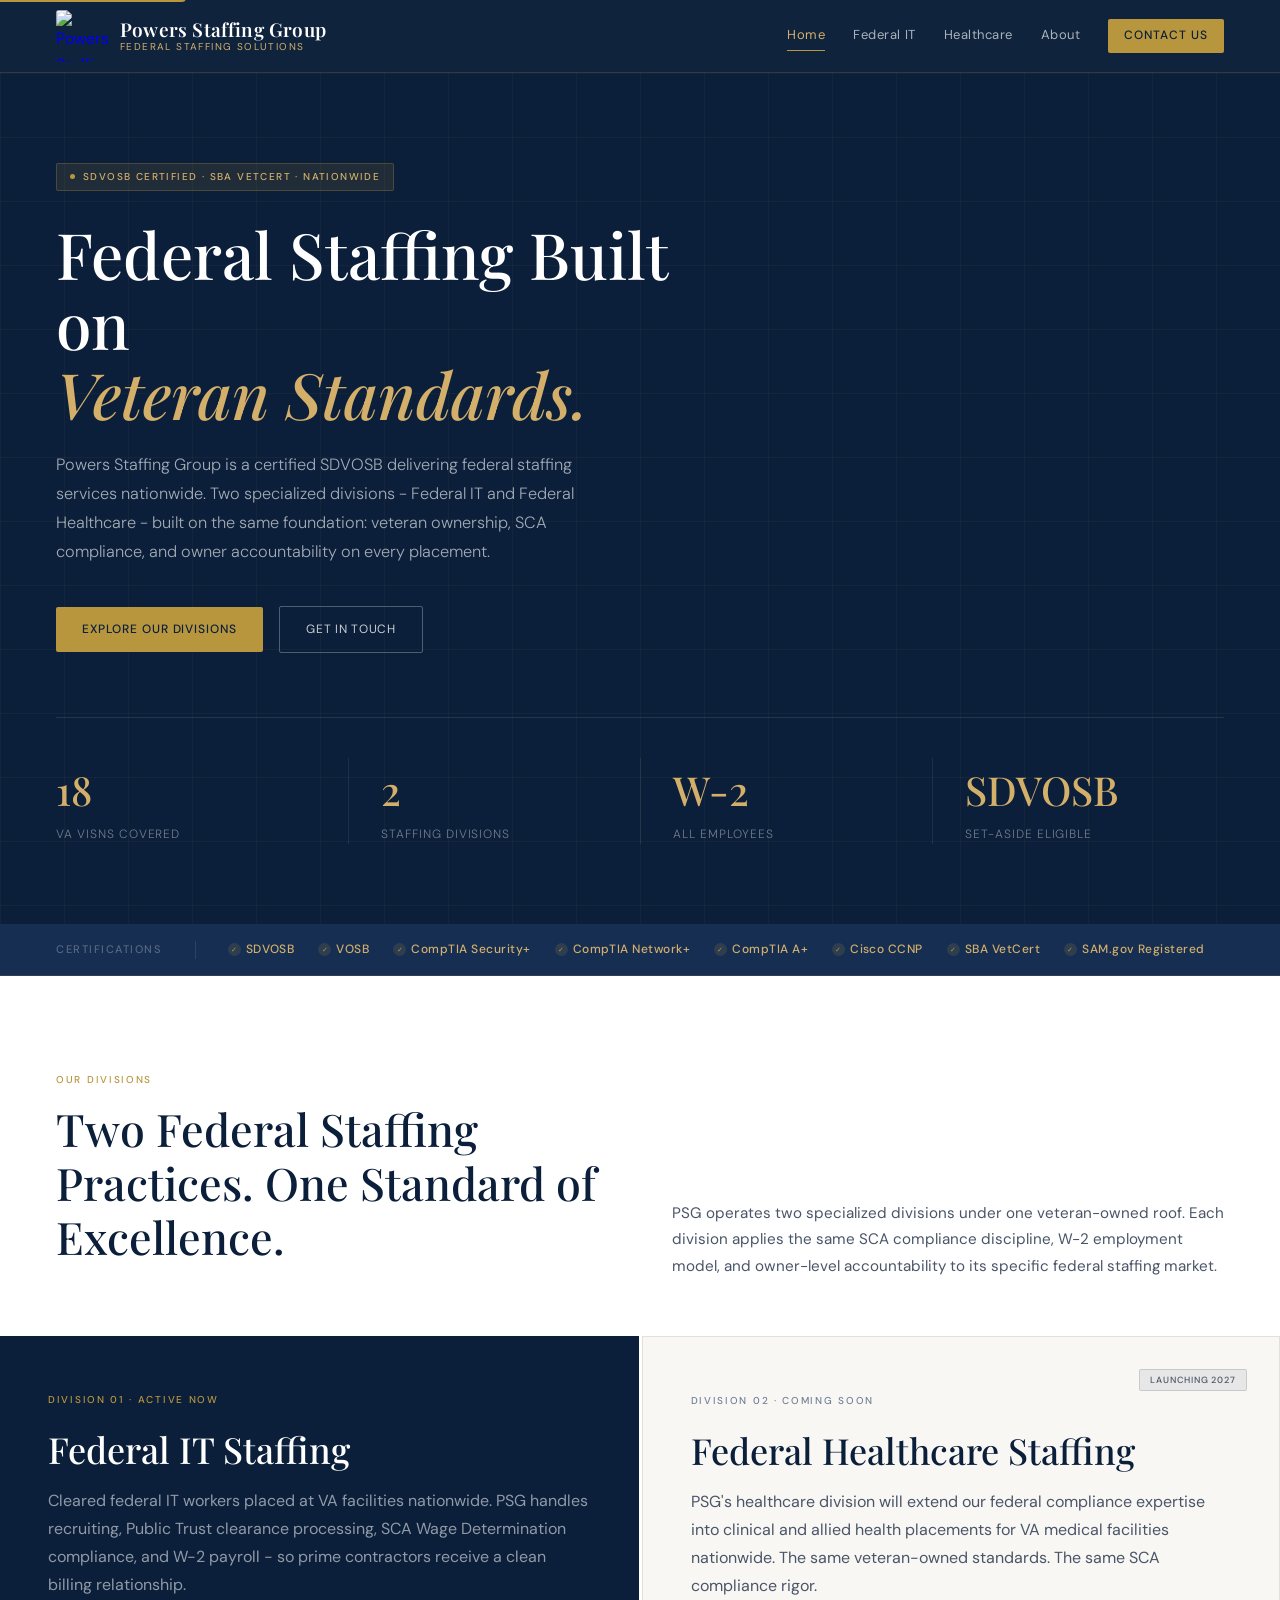
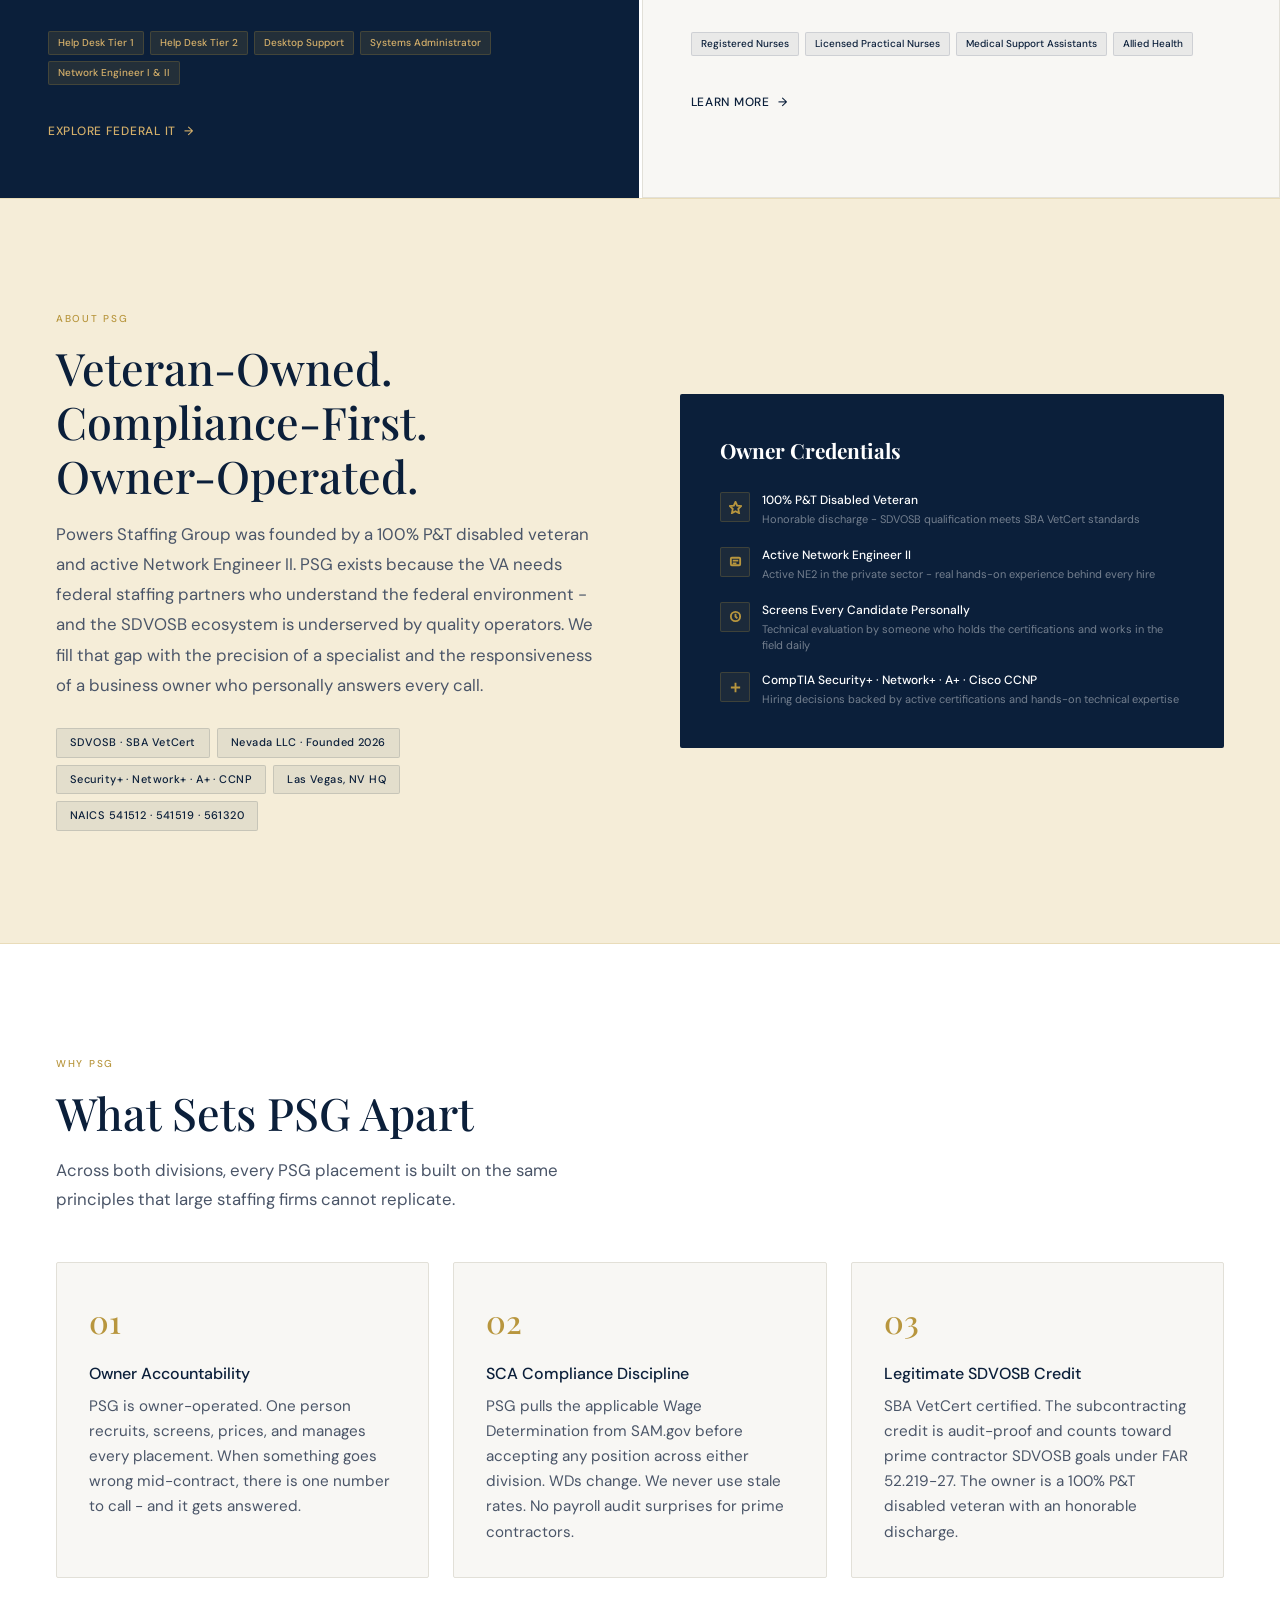
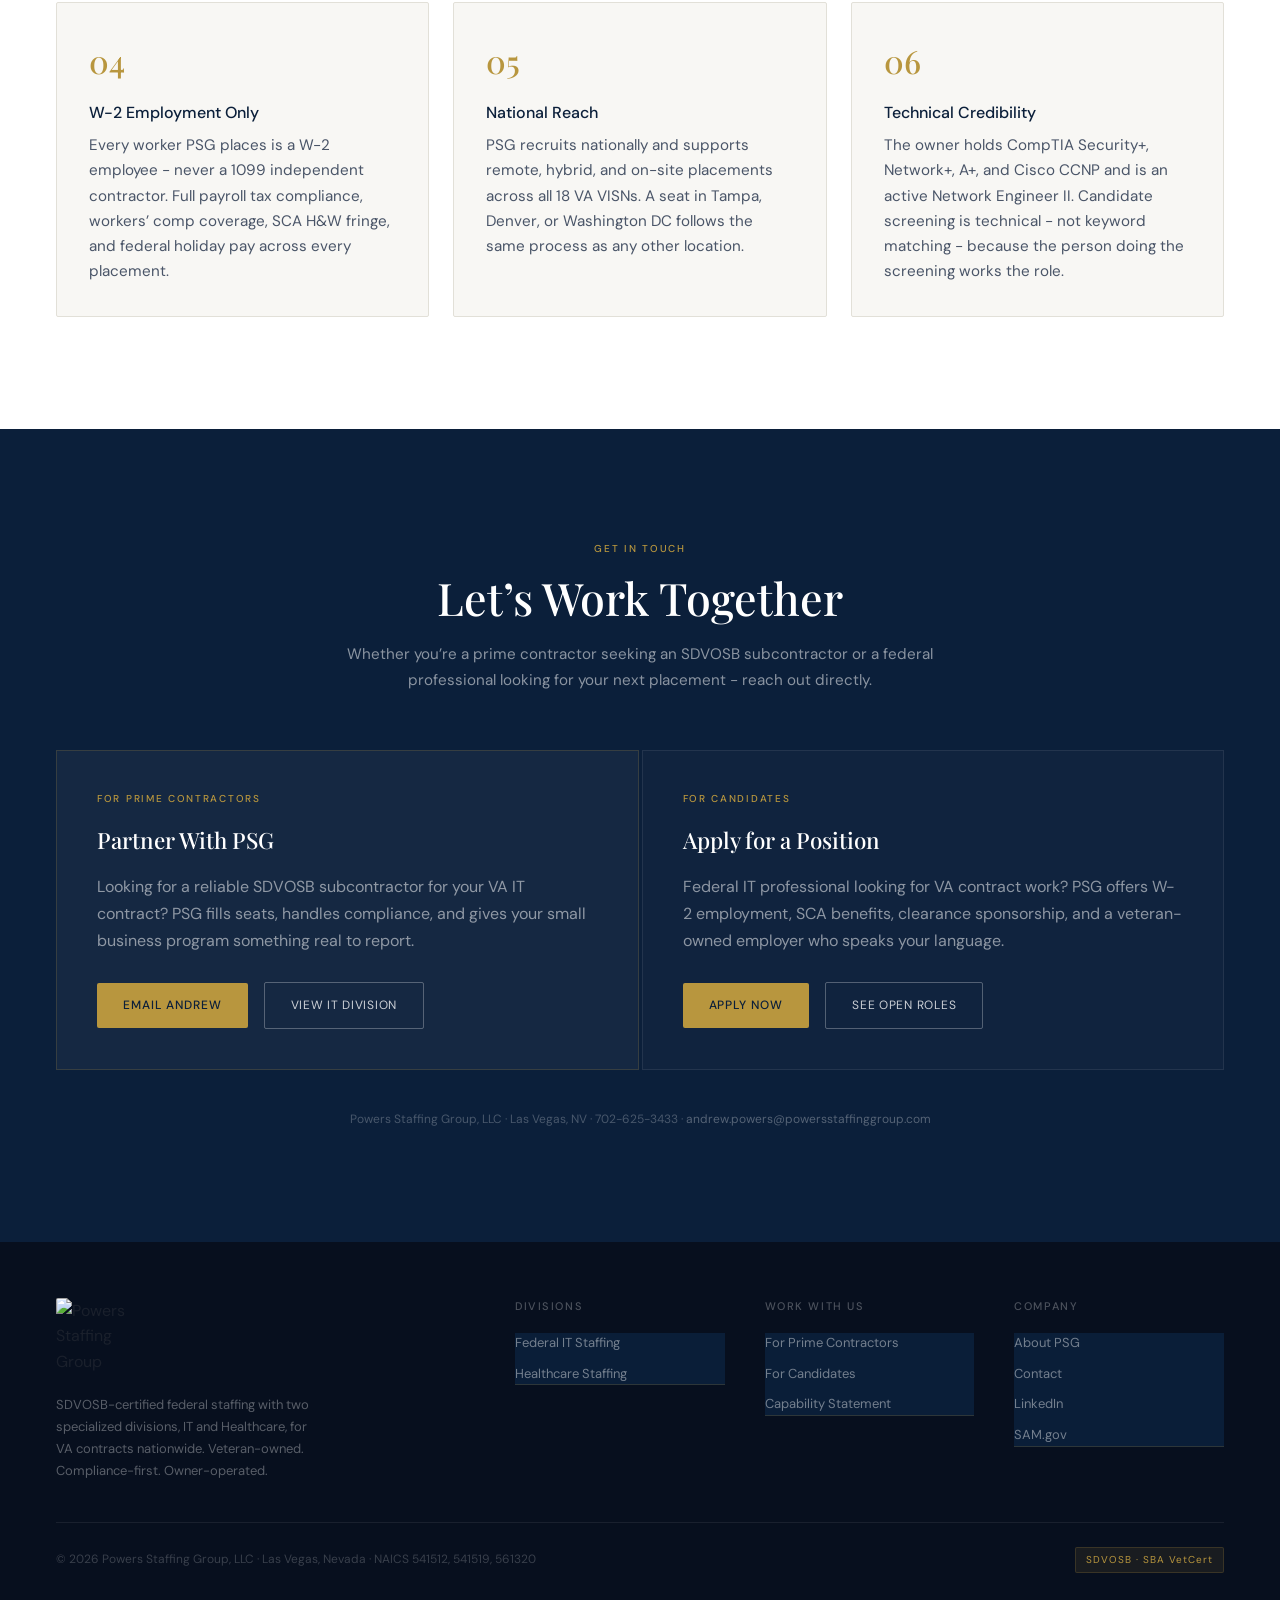
==== index.html @ 6d0adeba "Removed Fade-in" ====
<!DOCTYPE html>
<html lang="en">
<head>
<meta charset="UTF-8">
<meta name="viewport" content="width=device-width, initial-scale=1.0">

<title>Powers Staffing Group | SDVOSB Federal Staffing | Nationwide</title>
<meta name="description" content="Powers Staffing Group is a certified SDVOSB federal staffing company. Two divisions: Federal IT Staffing (active) and Federal Healthcare Staffing (launching 2027). Veteran-owned, SCA compliant, Las Vegas NV.">
<meta name="robots" content="index, follow, max-snippet:-1, max-image-preview:large">
<link rel="canonical" href="https://www.powersstaffinggroup.com/">

<meta property="og:type"        content="website">
<meta property="og:url"         content="https://www.powersstaffinggroup.com/">
<meta property="og:title"       content="Powers Staffing Group | SDVOSB Federal Staffing | Nationwide">
<meta property="og:description" content="Veteran-owned SDVOSB with two federal staffing divisions: IT and Healthcare. Nationwide VA coverage, SCA compliant, owner-operated. Las Vegas, NV.">
<meta property="og:site_name"   content="Powers Staffing Group">
<meta name="twitter:card"       content="summary_large_image">

<script type="application/ld+json">
{
  "@context": "https://schema.org",
  "@graph": [
    {
      "@type": ["Organization","LocalBusiness"],
      "@id": "https://www.powersstaffinggroup.com/#organization",
      "name": "Powers Staffing Group, LLC",
      "alternateName": "PSG",
      "url": "https://www.powersstaffinggroup.com",
      "email": "andrew.powers@powersstaffinggroup.com",
      "address": {
        "@type": "PostalAddress",
        "addressLocality": "Las Vegas",
        "addressRegion": "NV",
        "addressCountry": "US"
      },
      "foundingDate": "2026",
      "legalName": "Powers Staffing Group, LLC",
      "description": "Powers Staffing Group is a certified Service-Disabled Veteran-Owned Small Business (SDVOSB) providing federal staffing services nationwide. Divisions include Federal IT Staffing and Federal Healthcare Staffing for Department of Veterans Affairs contracts.",
      "naics": ["541512","541519","561320"],
      "hasCredential": [
        {"@type":"EducationalOccupationalCredential","name":"SDVOSB Certification","credentialCategory":"SBA VetCert"},
        {"@type":"EducationalOccupationalCredential","name":"CompTIA Security+"},
        {"@type":"EducationalOccupationalCredential","name":"CompTIA Network+"},
        {"@type":"EducationalOccupationalCredential","name":"CompTIA A+"},
        {"@type":"EducationalOccupationalCredential","name":"Cisco CCNP"}
      ],
      "areaServed": {"@type":"Country","name":"United States"},
      "sameAs": ["https://www.linkedin.com/company/powers-staffing-group","https://sam.gov"]
    },
    {
      "@type": "WebSite",
      "@id": "https://www.powersstaffinggroup.com/#website",
      "url": "https://www.powersstaffinggroup.com",
      "name": "Powers Staffing Group",
      "publisher": {"@id":"https://www.powersstaffinggroup.com/#organization"}
    }
  ]
}
</script>

<link rel="icon" type="image/png" href="/favicon.png">
<link rel="apple-touch-icon" href="/favicon.png">
<link rel="preconnect" href="https://fonts.googleapis.com">
<link rel="preconnect" href="https://fonts.gstatic.com" crossorigin>
<link href="https://fonts.googleapis.com/css2?family=Playfair+Display:ital,wght@0,400;0,500;0,600;1,400;1,500&family=DM+Sans:wght@300;400;500&display=swap" rel="stylesheet">
<link rel="stylesheet" href="/style.css">

<style>
/* ── HOMEPAGE-SPECIFIC STYLES ── */

/* Hero */
#hero { background: var(--navy); padding: 5.5rem 0 5rem; position: relative; overflow: hidden; }
.hero-grid-bg { position: absolute; inset: 0; background-image: linear-gradient(rgba(184,150,62,0.06) 1px,transparent 1px),linear-gradient(90deg,rgba(184,150,62,0.06) 1px,transparent 1px); background-size: 64px 64px; pointer-events: none; }
.hero-badge { display: inline-flex; align-items: center; gap: 8px; background: rgba(184,150,62,0.12); border: 1px solid rgba(184,150,62,0.28); border-radius: 2px; padding: 5px 13px; margin-bottom: 1.75rem; }
.hero-dot { width: 5px; height: 5px; border-radius: 50%; background: var(--gold); flex-shrink: 0; }
.hero-badge-txt { font-size: 10px; font-weight: 500; color: var(--gold-light); letter-spacing: 0.14em; text-transform: uppercase; }
.hero-sub { font-size: 1.02rem; font-weight: 300; color: rgba(255,255,255,0.62); max-width: 540px; line-height: 1.78; margin-bottom: 2.5rem; }

/* Division doors */
#divisions { background: var(--white); padding: 6rem 0 0; }
.div-intro { display: grid; grid-template-columns: 1fr 1fr; gap: 4rem; align-items: end; margin-bottom: 3.5rem; }
.div-intro-body { font-size: 0.95rem; color: var(--slate); line-height: 1.75; }
.div-grid { display: grid; grid-template-columns: 1fr 1fr; gap: 3px; }
.div-door { display: block; text-decoration: none; position: relative; overflow: hidden; padding: 3.5rem 3rem; transition: opacity 0.2s; }
.div-door:hover { opacity: 0.93; }
.div-door.active-div { background: var(--navy); }
.div-door.soon-div  { background: var(--cream); border: 1px solid var(--border); }
.div-door-eyebrow { font-size: 10px; font-weight: 500; letter-spacing: 0.17em; text-transform: uppercase; display: block; margin-bottom: 1.25rem; }
.div-door.active-div .div-door-eyebrow { color: var(--gold); }
.div-door.soon-div  .div-door-eyebrow { color: var(--slate-light); }
.div-door-title { font-family: 'Playfair Display', serif; font-size: 2.25rem; font-weight: 500; line-height: 1.2; margin-bottom: 1rem; display: block; }
.div-door.active-div .div-door-title { color: #fff; }
.div-door.soon-div  .div-door-title { color: var(--navy); }
.div-door-body { font-size: 1rem; line-height: 1.75; margin-bottom: 2rem; display: block; }
.div-door.active-div .div-door-body { color: rgba(255,255,255,0.55); }
.div-door.soon-div  .div-door-body { color: var(--slate); }
.div-door-cta { display: inline-flex; align-items: center; gap: 8px; font-size: 12px; font-weight: 500; letter-spacing: 0.06em; text-transform: uppercase; }
.div-door.active-div .div-door-cta { color: var(--gold-light); }
.div-door.soon-div  .div-door-cta { color: var(--navy); }
.div-door-arrow { transition: transform 0.2s; }
.div-door:hover .div-door-arrow { transform: translateX(4px); }
.soon-pill { position: absolute; top: 2rem; right: 2rem; background: rgba(11,31,58,0.07); border: 1px solid rgba(11,31,58,0.14); border-radius: 2px; padding: 3px 10px; font-size: 9px; font-weight: 500; color: var(--slate); letter-spacing: 0.1em; text-transform: uppercase; }
.div-door-cats { display: flex; flex-wrap: wrap; gap: 6px; margin-bottom: 2rem; }
.div-door-cat { font-size: 10px; font-weight: 500; padding: 3px 9px; border-radius: 2px; }
.div-door.active-div .div-door-cat { background: rgba(184,150,62,0.14); color: var(--gold-light); border: 1px solid rgba(184,150,62,0.22); }
.div-door.soon-div  .div-door-cat { background: rgba(11,31,58,0.06); color: var(--navy); border: 1px solid rgba(11,31,58,0.12); }

/* About strip */
#about { background: var(--gold-pale); border-top: 1px solid rgba(184,150,62,0.2); border-bottom: 1px solid rgba(184,150,62,0.2); }
.about-grid { display: grid; grid-template-columns: 1fr 1fr; gap: 5rem; align-items: center; }
.about-body { font-size: 1.05rem; color: var(--slate); line-height: 1.8; margin-bottom: 1.75rem; }
.about-creds { display: flex; flex-wrap: wrap; gap: 7px; }
.cred-badge { background: rgba(11,31,58,0.07); border: 1px solid rgba(11,31,58,0.13); padding: 5px 13px; border-radius: 2px; font-size: 11px; font-weight: 500; color: var(--navy); letter-spacing: 0.04em; }
.owner-card { background: var(--navy); border-radius: 2px; padding: 2.5rem; }
.owner-card-title { font-family: 'Playfair Display', serif; font-size: 1.3rem; color: #fff; margin-bottom: 1.5rem; }
.owner-rows { display: flex; flex-direction: column; gap: 1.1rem; }
.owner-row { display: flex; align-items: flex-start; gap: 12px; }
.owner-icon { width: 30px; height: 30px; background: rgba(184,150,62,0.1); border: 1px solid rgba(184,150,62,0.22); border-radius: 2px; display: flex; align-items: center; justify-content: center; flex-shrink: 0; margin-top: 1px; }
.owner-row-title { font-size: 12px; font-weight: 500; color: #fff; margin-bottom: 2px; }
.owner-row-sub   { font-size: 11px; color: rgba(255,255,255,0.43); line-height: 1.45; }

/* Why us (3-col) */
#why { background: var(--white); }
.why-grid-3 { display: grid; grid-template-columns: repeat(3,1fr); gap: 1.5rem; margin-top: 3rem; }
.why-card { background: var(--cream); border: 1px solid var(--border); border-radius: 2px; padding: 2rem; }
.why-num { font-family: 'Playfair Display', serif; font-size: 2rem; font-weight: 500; color: var(--gold); display: block; margin-bottom: 0.875rem; }
.why-h { font-size: 1rem; font-weight: 500; color: var(--navy); margin-bottom: 0.5rem; }
.why-p { font-size: 0.95rem; color: var(--slate); line-height: 1.65; }

/* Contact */
#contact { background: var(--navy); text-align: center; }
.contact-grid { display: grid; grid-template-columns: 1fr 1fr; gap: 3px; margin-top: 3.5rem; text-align: left; }
.contact-card { padding: 2.5rem; }
.contact-card.primes-card { background: rgba(255,255,255,0.04); border: 1px solid rgba(184,150,62,0.2); }
.contact-card.candidates-card { background: rgba(255,255,255,0.02); border: 1px solid rgba(255,255,255,0.08); }
.contact-card-tag { font-size: 10px; font-weight: 500; color: var(--gold); letter-spacing: 0.17em; text-transform: uppercase; display: block; margin-bottom: 1rem; }
.contact-card h3 { font-family: 'Playfair Display', serif; font-size: 1.4rem; font-weight: 500; color: #fff; margin-bottom: 0.875rem; }
.contact-card p { font-size: 1rem; color: rgba(255,255,255,0.52); line-height: 1.7; margin-bottom: 1.75rem; }

@media (max-width: 768px) {
  .div-intro, .div-grid, .about-grid, .contact-grid { grid-template-columns: 1fr; gap: 2rem; }
  .why-grid-3 { grid-template-columns: 1fr 1fr; }
  .div-door { padding: 2.5rem 1.75rem; }
}
@media (max-width: 480px) {
  .why-grid-3 { grid-template-columns: 1fr; }
}
</style>
</head>

<body>
<a href="#main-content" class="skip-nav">Skip to main content</a>

<!-- NAV -->
<nav role="navigation" aria-label="Main navigation">
  <div class="nav-w">
        <a href="/" class="nav-brand" aria-label="Powers Staffing Group home">
      <img src="/logo-main.png" alt="Powers Staffing Group logo" class="nav-logo-img">
      <div class="nav-brand-text">
        <span class="nav-brand-main">Powers Staffing Group</span>
        <span class="nav-brand-sub">Federal Staffing Solutions</span>
      </div>
    </a>
    <div class="nav-links">
      <a href="/" class="active" aria-current="page">Home</a>
      <a href="/federal-it/">Federal IT</a>
      <a href="/healthcare/">Healthcare</a>
      <a href="/#about">About</a>
      <a href="/#contact" class="nav-cta">Contact Us</a>
    </div>
    <button class="nav-hamburger" id="hamburger" aria-label="Open menu" aria-expanded="false" aria-controls="nav-drawer">
      <span></span><span></span><span></span>
    </button>
  </div>
</nav>

<div class="nav-drawer" id="nav-drawer" role="dialog" aria-label="Mobile navigation">
  <a href="/" class="active">Home</a>
  <a href="/federal-it/">Federal IT</a>
  <a href="/healthcare/">Healthcare</a>
  <a href="/#about">About</a>
  <a href="/#contact" class="drawer-cta">Contact Us</a>
</div>

<main id="main-content">

<!-- HERO -->
<section id="hero" aria-labelledby="hero-heading">
  <div class="hero-grid-bg" aria-hidden="true"></div>
  <div class="w" style="position:relative;z-index:1">
    <div class="hero-badge">
      <div class="hero-dot" aria-hidden="true"></div>
      <span class="hero-badge-txt">SDVOSB Certified &middot; SBA VetCert &middot; Nationwide</span>
    </div>
    <h1 id="hero-heading" class="h1-hero">
      Federal Staffing Built on<br><em>Veteran Standards.</em>
    </h1>
    <p class="hero-sub">Powers Staffing Group is a certified SDVOSB delivering federal staffing services nationwide. Two specialized divisions  -  Federal IT and Federal Healthcare  -  built on the same foundation: veteran ownership, SCA compliance, and owner accountability on every placement.</p>
    <div class="btn-row">
      <a href="/#divisions" class="btn-gold">Explore Our Divisions</a>
      <a href="/#contact" class="btn-ghost">Get in Touch</a>
    </div>
    <div class="stats-row" role="list" aria-label="Key facts">
      <div class="stat" role="listitem"><span class="stat-n">18</span><span class="stat-l">VA VISNs Covered</span></div>
      <div class="stat" role="listitem"><span class="stat-n">2</span><span class="stat-l">Staffing Divisions</span></div>
      <div class="stat" role="listitem"><span class="stat-n">W-2</span><span class="stat-l">All Employees</span></div>
      <div class="stat" role="listitem"><span class="stat-n">SDVOSB</span><span class="stat-l">Set-Aside Eligible</span></div>
    </div>
  </div>
</section>

<!-- CERT STRIP -->
<div class="cert-strip" role="complementary" aria-label="Certifications">
  <div class="cert-inner">
    <span class="cert-lbl">Certifications</span>
    <div class="cert-div" aria-hidden="true"></div>
    <div class="cert-items">
      <span class="cert-item"><span class="cert-chk" aria-hidden="true">&#10003;</span>SDVOSB</span>
      <span class="cert-item"><span class="cert-chk" aria-hidden="true">&#10003;</span>VOSB</span>
      <span class="cert-item"><span class="cert-chk" aria-hidden="true">&#10003;</span>CompTIA Security+</span>
      <span class="cert-item"><span class="cert-chk" aria-hidden="true">&#10003;</span>CompTIA Network+</span>
      <span class="cert-item"><span class="cert-chk" aria-hidden="true">&#10003;</span>CompTIA A+</span>
      <span class="cert-item"><span class="cert-chk" aria-hidden="true">&#10003;</span>Cisco CCNP</span>
      <span class="cert-item"><span class="cert-chk" aria-hidden="true">&#10003;</span>SBA VetCert</span>
      <span class="cert-item"><span class="cert-chk" aria-hidden="true">&#10003;</span>SAM.gov Registered</span>
    </div>
  </div>
</div>

<!-- DIVISIONS -->
<section id="divisions" aria-labelledby="divisions-heading">
  <div class="w">
    <div class="div-intro">
      <div>
        <span class="tag" aria-hidden="true">Our Divisions</span>
        <h2 id="divisions-heading" class="h2-dk">Two Federal Staffing Practices. One Standard of Excellence.</h2>
      </div>
      <p class="div-intro-body">PSG operates two specialized divisions under one veteran-owned roof. Each division applies the same SCA compliance discipline, W-2 employment model, and owner-level accountability to its specific federal staffing market.</p>
    </div>
  </div>
  <div class="div-grid">

    <!-- IT DOOR -->
    <a href="/federal-it/" class="div-door active-div" aria-label="Federal IT Staffing division  -  learn more">
      <span class="div-door-eyebrow">Division 01 &middot; Active Now</span>
      <span class="div-door-title">Federal IT Staffing</span>
      <span class="div-door-body">Cleared federal IT workers placed at VA facilities nationwide. PSG handles recruiting, Public Trust clearance processing, SCA Wage Determination compliance, and W-2 payroll  -  so prime contractors receive a clean billing relationship.</span>
      <div class="div-door-cats" aria-label="Labor categories">
        <span class="div-door-cat">Help Desk Tier 1</span>
        <span class="div-door-cat">Help Desk Tier 2</span>
        <span class="div-door-cat">Desktop Support</span>
        <span class="div-door-cat">Systems Administrator</span>
        <span class="div-door-cat">Network Engineer I &amp; II</span>
      </div>
      <span class="div-door-cta">Explore Federal IT <span class="div-door-arrow">&#8594;</span></span>
    </a>

    <!-- HEALTHCARE DOOR -->
    <a href="/healthcare/" class="div-door soon-div" aria-label="Federal Healthcare Staffing division  -  learn more">
      <span class="soon-pill">Launching 2027</span>
      <span class="div-door-eyebrow">Division 02 &middot; Coming Soon</span>
      <span class="div-door-title">Federal Healthcare Staffing</span>
      <span class="div-door-body">PSG's healthcare division will extend our federal compliance expertise into clinical and allied health placements for VA medical facilities nationwide. The same veteran-owned standards. The same SCA compliance rigor.</span>
      <div class="div-door-cats" aria-label="Upcoming labor categories">
        <span class="div-door-cat">Registered Nurses</span>
        <span class="div-door-cat">Licensed Practical Nurses</span>
        <span class="div-door-cat">Medical Support Assistants</span>
        <span class="div-door-cat">Allied Health</span>
      </div>
      <span class="div-door-cta">Learn More <span class="div-door-arrow">&#8594;</span></span>
    </a>

  </div>
</section>

<!-- ABOUT -->
<section id="about" aria-labelledby="about-heading">
  <div class="w">
    <div class="about-grid">
      <div>
        <span class="tag" aria-hidden="true">About PSG</span>
        <h2 id="about-heading" class="h2-dk">Veteran-Owned.<br>Compliance-First.<br>Owner-Operated.</h2>
        <p class="about-body">Powers Staffing Group was founded by a 100% P&amp;T disabled veteran and active Network Engineer II. PSG exists because the VA needs federal staffing partners who understand the federal environment  -  and the SDVOSB ecosystem is underserved by quality operators. We fill that gap with the precision of a specialist and the responsiveness of a business owner who personally answers every call.</p>
        <div class="about-creds" aria-label="Company credentials">
          <span class="cred-badge">SDVOSB &middot; SBA VetCert</span>
          <span class="cred-badge">Nevada LLC &middot; Founded 2026</span>
          <span class="cred-badge">Security+ &middot; Network+ &middot; A+ &middot; CCNP</span>
          <span class="cred-badge">Las Vegas, NV HQ</span>
          <span class="cred-badge">NAICS 541512 &middot; 541519 &middot; 561320</span>
        </div>
      </div>
      <div>
        <div class="owner-card">
          <h3 class="owner-card-title">Owner Credentials</h3>
          <div class="owner-rows">
            <div class="owner-row">
              <div class="owner-icon" aria-hidden="true">
                <svg width="13" height="13" viewBox="0 0 14 14" fill="none" stroke="var(--gold)" stroke-width="2"><path d="M7 1l1.8 4L13 5.5l-3 3 .8 4.5L7 11l-3.8 2 .8-4.5-3-3L5.2 5z"/></svg>
              </div>
              <div><p class="owner-row-title">100% P&amp;T Disabled Veteran</p><p class="owner-row-sub">Honorable discharge  -  SDVOSB qualification meets SBA VetCert standards</p></div>
            </div>
            <div class="owner-row">
              <div class="owner-icon" aria-hidden="true">
                <svg width="13" height="13" viewBox="0 0 14 14" fill="none" stroke="var(--gold)" stroke-width="2"><rect x="2" y="3" width="10" height="8" rx="1"/><path d="M4 6h6M4 9h4"/></svg>
              </div>
              <div><p class="owner-row-title">Active Network Engineer II</p><p class="owner-row-sub">Active NE2 in the private sector  -  real hands-on experience behind every hire</p></div>
            </div>
            <div class="owner-row">
              <div class="owner-icon" aria-hidden="true">
                <svg width="13" height="13" viewBox="0 0 14 14" fill="none" stroke="var(--gold)" stroke-width="2"><circle cx="7" cy="7" r="5"/><path d="M7 4v3l2 2"/></svg>
              </div>
              <div><p class="owner-row-title">Screens Every Candidate Personally</p><p class="owner-row-sub">Technical evaluation by someone who holds the certifications and works in the field daily</p></div>
            </div>
            <div class="owner-row">
              <div class="owner-icon" aria-hidden="true">
                <svg width="13" height="13" viewBox="0 0 14 14" fill="none" stroke="var(--gold)" stroke-width="2"><path d="M2 7h10M7 2v10"/></svg>
              </div>
              <div><p class="owner-row-title">CompTIA Security+ &middot; Network+ &middot; A+ &middot; Cisco CCNP</p><p class="owner-row-sub">Hiring decisions backed by active certifications and hands-on technical expertise</p></div>
            </div>
          </div>
        </div>
      </div>
    </div>
  </div>
</section>

<!-- WHY PSG -->
<section id="why" aria-labelledby="why-heading">
  <div class="w">
    <span class="tag" aria-hidden="true">Why PSG</span>
    <h2 id="why-heading" class="h2-dk">What Sets PSG Apart</h2>
    <p class="body-dk">Across both divisions, every PSG placement is built on the same principles that large staffing firms cannot replicate.</p>
    <div class="why-grid-3">
      <div class="why-card">
        <span class="why-num">01</span>
        <h3 class="why-h">Owner Accountability</h3>
        <p class="why-p">PSG is owner-operated. One person recruits, screens, prices, and manages every placement. When something goes wrong mid-contract, there is one number to call  -  and it gets answered.</p>
      </div>
      <div class="why-card">
        <span class="why-num">02</span>
        <h3 class="why-h">SCA Compliance Discipline</h3>
        <p class="why-p">PSG pulls the applicable Wage Determination from SAM.gov before accepting any position across either division. WDs change. We never use stale rates. No payroll audit surprises for prime contractors.</p>
      </div>
      <div class="why-card">
        <span class="why-num">03</span>
        <h3 class="why-h">Legitimate SDVOSB Credit</h3>
        <p class="why-p">SBA VetCert certified. The subcontracting credit is audit-proof and counts toward prime contractor SDVOSB goals under FAR 52.219-27. The owner is a 100% P&amp;T disabled veteran with an honorable discharge.</p>
      </div>
      <div class="why-card">
        <span class="why-num">04</span>
        <h3 class="why-h">W-2 Employment Only</h3>
        <p class="why-p">Every worker PSG places is a W-2 employee  -  never a 1099 independent contractor. Full payroll tax compliance, workers&rsquo; comp coverage, SCA H&amp;W fringe, and federal holiday pay across every placement.</p>
      </div>
      <div class="why-card">
        <span class="why-num">05</span>
        <h3 class="why-h">National Reach</h3>
        <p class="why-p">PSG recruits nationally and supports remote, hybrid, and on-site placements across all 18 VA VISNs. A seat in Tampa, Denver, or Washington DC follows the same process as any other location.</p>
      </div>
      <div class="why-card">
        <span class="why-num">06</span>
        <h3 class="why-h">Technical Credibility</h3>
        <p class="why-p">The owner holds CompTIA Security+, Network+, A+, and Cisco CCNP and is an active Network Engineer II. Candidate screening is technical  -  not keyword matching  -  because the person doing the screening works the role.</p>
      </div>
    </div>
  </div>
</section>

<!-- CONTACT -->
<section id="contact" aria-labelledby="contact-heading">
  <div class="w">
    <div style="text-align:center;max-width:600px;margin:0 auto">
      <span class="tag" aria-hidden="true">Get In Touch</span>
      <h2 id="contact-heading" class="h2-lt">Let&rsquo;s Work Together</h2>
      <p style="color:rgba(255,255,255,0.52);font-size:0.95rem;line-height:1.75;margin-bottom:0">Whether you&rsquo;re a prime contractor seeking an SDVOSB subcontractor or a federal professional looking for your next placement  -  reach out directly.</p>
    </div>
    <div class="contact-grid">
      <div class="contact-card primes-card">
        <span class="contact-card-tag">For Prime Contractors</span>
        <h3>Partner With PSG</h3>
        <p>Looking for a reliable SDVOSB subcontractor for your VA IT contract? PSG fills seats, handles compliance, and gives your small business program something real to report.</p>
        <div class="btn-row">
          <a href="mailto:andrew.powers@powersstaffinggroup.com?subject=Prime%20Contractor%20Inquiry" class="btn-gold">Email Andrew</a>
          <a href="/federal-it/" class="btn-ghost">View IT Division</a>
        </div>
      </div>
      <div class="contact-card candidates-card">
        <span class="contact-card-tag">For Candidates</span>
        <h3>Apply for a Position</h3>
        <p>Federal IT professional looking for VA contract work? PSG offers W-2 employment, SCA benefits, clearance sponsorship, and a veteran-owned employer who speaks your language.</p>
        <div class="btn-row">
          <a href="mailto:andrew.powers@powersstaffinggroup.com?subject=Candidate%20Application" class="btn-gold">Apply Now</a>
          <a href="/federal-it/#candidates" class="btn-ghost">See Open Roles</a>
        </div>
      </div>
    </div>
    <p style="text-align:center;margin-top:2.5rem;font-size:12px;color:rgba(255,255,255,0.25)">
      Powers Staffing Group, LLC &middot; Las Vegas, NV &middot; 702-625-3433 &middot;
      <a href="mailto:andrew.powers@powersstaffinggroup.com" style="color:rgba(255,255,255,0.3);text-decoration:none">andrew.powers@powersstaffinggroup.com</a>
    </p>
  </div>
</section>

</main>

<!-- FOOTER -->
<footer role="contentinfo">
  <div class="w">
    <div class="ft-top">
      <div>
        <img src="/logo-main.png" alt="Powers Staffing Group" class="footer-logo" width="80" height="80" style="margin-bottom:1rem;border-radius:2px">
        <p class="ft-desc">SDVOSB-certified federal staffing with two specialized divisions, IT and Healthcare, for VA contracts nationwide. Veteran-owned. Compliance-first. Owner-operated.</p>
      </div>
      <div>
        <p class="ft-col-h">Divisions</p>
        <nav class="ft-links" aria-label="Division links">
          <a href="/federal-it/">Federal IT Staffing</a>
          <a href="/healthcare/">Healthcare Staffing</a>
        </nav>
      </div>
      <div>
        <p class="ft-col-h">Work With Us</p>
        <nav class="ft-links" aria-label="Partner links">
          <a href="/federal-it/#primes">For Prime Contractors</a>
          <a href="/federal-it/#candidates">For Candidates</a>
          <a href="mailto:andrew.powers@powersstaffinggroup.com?subject=Capability%20Statement%20Request">Capability Statement</a>
        </nav>
      </div>
      <div>
        <p class="ft-col-h">Company</p>
        <nav class="ft-links" aria-label="Company links">
          <a href="/#about">About PSG</a>
          <a href="/#contact">Contact</a>
          <a href="https://www.linkedin.com/company/powers-staffing-group" rel="noopener noreferrer" target="_blank">LinkedIn</a>
          <a href="https://sam.gov" rel="noopener noreferrer" target="_blank">SAM.gov</a>
        </nav>
      </div>
    </div>
    <div class="ft-bottom">
      <p class="ft-copy">&copy; 2026 Powers Staffing Group, LLC &middot; Las Vegas, Nevada &middot; NAICS 541512, 541519, 561320</p>
      <span class="ft-badge">SDVOSB &middot; SBA VetCert</span>
    </div>
  </div>
</footer>

<script>

</script>

<script>
(function(){
  var btn = document.getElementById('hamburger');
  var drawer = document.getElementById('nav-drawer');
  if(!btn||!drawer) return;
  btn.addEventListener('click', function(){
    var open = drawer.classList.toggle('open');
    btn.classList.toggle('open', open);
    btn.setAttribute('aria-expanded', String(open));
    document.body.style.overflow = open ? 'hidden' : '';
  });
  document.addEventListener('keydown', function(e){
    if(e.key==='Escape' && drawer.classList.contains('open')){
      drawer.classList.remove('open');
      btn.classList.remove('open');
      btn.setAttribute('aria-expanded','false');
      document.body.style.overflow='';
    }
  });
  drawer.querySelectorAll('a').forEach(function(a){
    a.addEventListener('click',function(){
      drawer.classList.remove('open');
      btn.classList.remove('open');
      btn.setAttribute('aria-expanded','false');
      document.body.style.overflow='';
    });
  });
})();
</script>

</body>
</html>
---- style.css ----
/* ============================================
   POWERS STAFFING GROUP  -  Shared Stylesheet
   powersstaffinggroup.com
   ============================================ */

*, *::before, *::after { margin: 0; padding: 0; box-sizing: border-box; }

:root {
  --navy:        #0B1F3A;
  --navy-mid:    #152E52;
  --navy-light:  #1E3F6B;
  --gold:        #B8963E;
  --gold-light:  #D4AF6A;
  --gold-pale:   #F5EDD8;
  --cream:       #F8F7F4;
  --white:       #FFFFFF;
  --slate:       #4A5568;
  --slate-light: #718096;
  --border:      #E2E0D8;
  --text:        #1A202C;
  --max:         1280px;
  --pad:         3.5rem;
}

html { scroll-behavior: smooth; }
body {
  font-family: 'DM Sans', sans-serif;
  color: var(--text);
  background: var(--cream);
  font-size: 16px;
  line-height: 1.6;
  -webkit-font-smoothing: antialiased;
}

/* ── LAYOUT ── */
.w { width: 100%; max-width: var(--max); margin: 0 auto; padding: 0 var(--pad); }
section { padding: 7rem 0; }

/* ── SKIP NAV ── */
.skip-nav {
  position: absolute; top: -40px; left: 0;
  background: var(--gold); color: var(--navy);
  padding: 8px 16px; z-index: 999;
  font-weight: 500; text-decoration: none;
  border-radius: 0 0 4px 0;
}
.skip-nav:focus { top: 0; }

/* ── NAV ── */
nav {
  position: sticky; top: 0; z-index: 100;
  background: rgba(11,31,58,0.98);
  backdrop-filter: blur(10px);
  -webkit-backdrop-filter: blur(10px);
  border-bottom: 1px solid rgba(184,150,62,0.2);
}
.nav-w {
  width: 100%; max-width: var(--max); margin: 0 auto;
  padding: 0 var(--pad); height: 72px;
  display: flex; align-items: center; justify-content: space-between;
}
.nav-brand { text-decoration: none; display: flex; align-items: center; gap: 12px; }
.nav-logo-img { display: block; height: 52px; width: 52px; object-fit: cover; border-radius: 3px; flex-shrink: 0; }
.nav-brand-text { display: flex; flex-direction: column; line-height: 1.15; }
.nav-brand-main { font-family: 'Playfair Display', serif; font-size: 19px; font-weight: 600; color: #fff; letter-spacing: 0.01em; }
.nav-brand-sub { font-size: 10px; font-weight: 400; color: var(--gold-light); letter-spacing: 0.14em; text-transform: uppercase; }
.footer-logo { display: block; border-radius: 2px; }
.nav-links { display: flex; align-items: center; gap: 1.75rem; }
.nav-links a {
  color: rgba(255,255,255,0.65); text-decoration: none;
  font-size: 13px; letter-spacing: 0.04em;
  transition: color 0.2s; padding: 4px 0;
  border-bottom: 1px solid transparent;
}
.nav-links a:hover { color: var(--gold-light); }
.nav-links a.active { color: var(--gold-light); border-bottom-color: var(--gold); }
.nav-links a:focus { outline: 2px solid var(--gold); outline-offset: 4px; border-radius: 2px; }
.nav-cta {
  background: var(--gold) !important; color: var(--navy) !important;
  padding: 7px 16px !important; border-radius: 2px;
  font-weight: 500 !important; font-size: 12px !important;
  letter-spacing: 0.08em !important; text-transform: uppercase;
  transition: background 0.2s !important; border-bottom: none !important;
}
.nav-cta:hover { background: var(--gold-light) !important; }
.nav-cta.active { border-bottom: none !important; }

/* ── BUTTONS ── */
.btn-gold {
  display: inline-flex; align-items: center;
  background: var(--gold); color: var(--navy);
  padding: 13px 26px; text-decoration: none;
  font-weight: 500; font-size: 12px;
  letter-spacing: 0.08em; text-transform: uppercase;
  border-radius: 2px; transition: background 0.2s;
  cursor: pointer; border: none;
}
.btn-gold:hover { background: var(--gold-light); }
.btn-ghost {
  display: inline-flex; align-items: center;
  border: 1px solid rgba(255,255,255,0.28); color: rgba(255,255,255,0.78);
  padding: 13px 26px; text-decoration: none;
  font-size: 12px; letter-spacing: 0.06em; text-transform: uppercase;
  border-radius: 2px; transition: all 0.2s;
}
.btn-ghost:hover { border-color: var(--gold-light); color: #fff; }
.btn-navy {
  display: inline-flex; align-items: center;
  background: var(--navy); color: #fff;
  padding: 13px 26px; text-decoration: none;
  font-weight: 500; font-size: 12px;
  letter-spacing: 0.07em; text-transform: uppercase;
  border-radius: 2px; transition: background 0.2s;
}
.btn-navy:hover { background: var(--navy-mid); }
.btn-outline-navy {
  display: inline-flex; align-items: center;
  border: 1px solid var(--navy); color: var(--navy);
  padding: 13px 26px; text-decoration: none;
  font-size: 12px; letter-spacing: 0.06em; text-transform: uppercase;
  border-radius: 2px; transition: all 0.2s;
}
.btn-outline-navy:hover { background: var(--navy); color: #fff; }
.btn-outline-lt {
  display: inline-flex; align-items: center;
  border: 1px solid rgba(255,255,255,0.28); color: rgba(255,255,255,0.75);
  padding: 13px 26px; text-decoration: none;
  font-size: 12px; letter-spacing: 0.06em; text-transform: uppercase;
  border-radius: 2px; transition: all 0.2s;
}
.btn-outline-lt:hover { border-color: var(--gold-light); color: #fff; }
.btn-row { display: flex; align-items: center; gap: 1rem; flex-wrap: wrap; }

/* ── TYPE ATOMS ── */
.tag {
  font-size: 10px; font-weight: 500; color: var(--gold);
  letter-spacing: 0.17em; text-transform: uppercase;
  margin-bottom: 0.875rem; display: block;
}
.h1-hero {
  font-family: 'Playfair Display', serif;
  font-size: clamp(3rem, 5vw, 4.25rem);
  font-weight: 500; color: #fff;
  line-height: 1.1; margin-bottom: 1.25rem; max-width: 680px;
}
.h1-hero em { font-style: italic; color: var(--gold-light); }
.h2-dk {
  font-family: 'Playfair Display', serif;
  font-size: clamp(2.25rem, 3.5vw, 3rem);
  font-weight: 500; color: var(--navy);
  line-height: 1.2; margin-bottom: 1rem;
}
.h2-lt {
  font-family: 'Playfair Display', serif;
  font-size: clamp(2.25rem, 3.5vw, 3rem);
  font-weight: 500; color: #fff;
  line-height: 1.2; margin-bottom: 1rem;
}
.body-dk { font-size: 1.05rem; color: var(--slate); line-height: 1.75; max-width: 520px; }
.body-lt { font-size: 1.05rem; color: rgba(255,255,255,0.58); line-height: 1.75; max-width: 520px; }

/* ── CERT STRIP ── */
.cert-strip { background: var(--navy-mid); border-bottom: 1px solid rgba(184,150,62,0.16); }
.cert-inner {
  width: 100%; max-width: var(--max); margin: 0 auto;
  padding: 1rem var(--pad);
  display: flex; align-items: center; gap: 2rem; flex-wrap: wrap;
}
.cert-lbl { font-size: 11px; font-weight: 500; color: rgba(255,255,255,0.28); letter-spacing: 0.14em; text-transform: uppercase; white-space: nowrap; }
.cert-div { width: 1px; height: 18px; background: rgba(255,255,255,0.1); flex-shrink: 0; }
.cert-items { display: flex; gap: 1.5rem; flex-wrap: wrap; align-items: center; }
.cert-item { font-size: 12px; font-weight: 500; color: var(--gold-light); letter-spacing: 0.04em; display: flex; align-items: center; gap: 5px; }
.cert-chk { width: 13px; height: 13px; background: rgba(184,150,62,0.16); border-radius: 50%; display: flex; align-items: center; justify-content: center; font-size: 7px; color: var(--gold); flex-shrink: 0; line-height: 1; }

/* ── PAGE HERO (inner pages) ── */
.page-hero { background: var(--navy); padding: 5rem 0 4.5rem; position: relative; overflow: hidden; }
.page-hero-grid { position: absolute; inset: 0; background-image: linear-gradient(rgba(184,150,62,0.06) 1px,transparent 1px),linear-gradient(90deg,rgba(184,150,62,0.06) 1px,transparent 1px); background-size: 64px 64px; pointer-events: none; }
.breadcrumb { display: flex; align-items: center; gap: 8px; margin-bottom: 1.5rem; }
.breadcrumb a { font-size: 11px; color: rgba(255,255,255,0.4); text-decoration: none; letter-spacing: 0.06em; text-transform: uppercase; transition: color 0.2s; }
.breadcrumb a:hover { color: var(--gold-light); }
.breadcrumb-sep { font-size: 11px; color: rgba(255,255,255,0.2); }
.breadcrumb-cur { font-size: 11px; color: var(--gold-light); letter-spacing: 0.06em; text-transform: uppercase; }

/* ── STATS ROW ── */
.stats-row { display: grid; grid-template-columns: repeat(4,1fr); margin-top: 4rem; padding-top: 2.5rem; border-top: 1px solid rgba(255,255,255,0.1); }
.stat { padding: 0 2rem 0 0; }
.stat + .stat { border-left: 1px solid rgba(255,255,255,0.08); padding-left: 2rem; }
.stat-n { font-family: 'Playfair Display', serif; font-size: 2.5rem; font-weight: 500; color: var(--gold-light); display: block; }
.stat-l { font-size: 12px; font-weight: 300; color: rgba(255,255,255,0.42); letter-spacing: 0.08em; text-transform: uppercase; display: block; margin-top: 3px; }

/* ── CARDS ── */
.card-white { background: var(--white); border: 1px solid var(--border); padding: 1.75rem; border-radius: 2px; transition: border-color 0.2s; }
.card-white:hover { border-color: var(--gold); }
.card-navy { background: var(--navy); border-radius: 2px; padding: 2.25rem; }
.card-navy-border { background: rgba(255,255,255,0.04); border: 1px solid rgba(184,150,62,0.2); border-radius: 2px; padding: 2.25rem; }

/* ── LABOR CATEGORY TAGS ── */
.cats { display: flex; flex-wrap: wrap; gap: 7px; margin-bottom: 2rem; list-style: none; }
.cat-lt { font-size: 11px; font-weight: 500; letter-spacing: 0.04em; padding: 4px 11px; border-radius: 2px; background: rgba(184,150,62,0.14); color: var(--gold-light); border: 1px solid rgba(184,150,62,0.22); }
.cat-dk { font-size: 11px; font-weight: 500; letter-spacing: 0.04em; padding: 4px 11px; border-radius: 2px; background: rgba(11,31,58,0.06); color: var(--navy); border: 1px solid rgba(11,31,58,0.13); }

/* ── FAQ ── */
.faq-grid { display: grid; grid-template-columns: 1fr 1fr; gap: 1.5rem; margin-top: 3rem; }
.fq { border: 1px solid var(--border); border-radius: 2px; padding: 1.75rem; background: var(--white); }
.fq-q { font-size: 1rem; font-weight: 500; color: var(--navy); margin-bottom: 0.625rem; }
.fq-a { font-size: 0.92rem; color: var(--slate); line-height: 1.7; }

/* ── FOOTER ── */
footer { background: #070F1E; padding: 3.5rem 0 2rem; }
.ft-top { display: grid; grid-template-columns: 2fr 1fr 1fr 1fr; gap: 2.5rem; padding-bottom: 2.5rem; border-bottom: 1px solid rgba(255,255,255,0.07); }
.ft-name { font-family: 'Playfair Display', serif; font-size: 1.1rem; font-weight: 500; color: #fff; margin-bottom: 3px; }
.ft-sub { font-size: 10px; color: var(--gold); letter-spacing: 0.13em; text-transform: uppercase; margin-bottom: 1rem; display: block; }
.ft-desc { font-size: 13px; color: rgba(255,255,255,0.33); line-height: 1.7; max-width: 260px; }
.ft-col-h { font-size: 11px; font-weight: 500; color: rgba(255,255,255,0.28); letter-spacing: 0.14em; text-transform: uppercase; margin-bottom: 1.1rem; }
.ft-links { display: flex; flex-direction: column; gap: 0.625rem; }
.ft-links a { font-size: 13px; color: rgba(255,255,255,0.43); text-decoration: none; transition: color 0.2s; }
.ft-links a:hover { color: var(--gold-light); }
.ft-bottom { padding-top: 1.5rem; display: flex; justify-content: space-between; align-items: center; flex-wrap: wrap; gap: 1rem; }
.ft-copy { font-size: 12px; color: rgba(255,255,255,0.2); }
.ft-badge { font-size: 10px; color: var(--gold); letter-spacing: 0.1em; background: rgba(184,150,62,0.1); border: 1px solid rgba(184,150,62,0.2); padding: 4px 10px; border-radius: 2px; }

/* ── ANIMATIONS ── */


/* ── HAMBURGER BUTTON ── */
.nav-hamburger {
  display: none;
  flex-direction: column;
  justify-content: center;
  gap: 5px;
  width: 36px;
  height: 36px;
  background: none;
  border: 1px solid rgba(255,255,255,0.2);
  border-radius: 2px;
  cursor: pointer;
  padding: 8px;
  flex-shrink: 0;
}
.nav-hamburger span {
  display: block;
  width: 100%;
  height: 1.5px;
  background: rgba(255,255,255,0.8);
  border-radius: 1px;
  transition: transform 0.25s ease, opacity 0.25s ease;
  transform-origin: center;
}
.nav-hamburger.open span:nth-child(1) { transform: translateY(6.5px) rotate(45deg); }
.nav-hamburger.open span:nth-child(2) { opacity: 0; transform: scaleX(0); }
.nav-hamburger.open span:nth-child(3) { transform: translateY(-6.5px) rotate(-45deg); }

/* ── MOBILE DRAWER ── */
.nav-drawer {
  display: none;
  position: fixed;
  top: 62px;
  left: 0;
  right: 0;
  bottom: 0;
  background: rgba(11,31,58,0.98);
  backdrop-filter: blur(10px);
  -webkit-backdrop-filter: blur(10px);
  z-index: 99;
  flex-direction: column;
  padding: 2rem 1.5rem;
  border-top: 1px solid rgba(184,150,62,0.2);
  overflow-y: auto;
}
.nav-drawer.open { display: flex; }
.nav-drawer a {
  color: rgba(255,255,255,0.75);
  text-decoration: none;
  font-size: 1.1rem;
  font-weight: 400;
  letter-spacing: 0.02em;
  padding: 1rem 0;
  border-bottom: 1px solid rgba(255,255,255,0.07);
  transition: color 0.2s;
}
.nav-drawer a:first-child { border-top: 1px solid rgba(255,255,255,0.07); }
.nav-drawer a:hover { color: var(--gold-light); }
.nav-drawer a.active { color: var(--gold-light); }
.nav-drawer .drawer-cta {
  margin-top: 1.5rem;
  background: var(--gold);
  color: var(--navy) !important;
  text-align: center;
  padding: 14px !important;
  border-radius: 2px;
  font-weight: 500 !important;
  font-size: 13px !important;
  letter-spacing: 0.08em !important;
  text-transform: uppercase;
  border: none !important;
}
.nav-drawer .drawer-cta:hover { background: var(--gold-light); }
.nav-drawer-divider { height: 1px; background: rgba(255,255,255,0.07); margin: 0.5rem 0; }

/* ── RESPONSIVE ── */
@media (max-width: 768px) {
  :root { --pad: 1.25rem; }
  .nav-links { display: none; }
  .nav-hamburger { display: flex; }
  .nav-logo-img { height: 40px; width: 40px; }
  .nav-brand-text { display: none; }
  .stats-row { grid-template-columns: 1fr 1fr; gap: 1.5rem; }
  .stat + .stat { border-left: none; padding-left: 0; }
  .ft-top { grid-template-columns: 1fr 1fr; gap: 2rem; }
  .faq-grid { grid-template-columns: 1fr; }
  .h2-dk, .h2-lt { font-size: 1.75rem; }
}
@media (max-width: 480px) {
  .stats-row { grid-template-columns: 1fr 1fr; }
  .ft-top { grid-template-columns: 1fr; }
}

/* ── SHARED NAV + FOOTER HTML snippets are inlined per page ── */
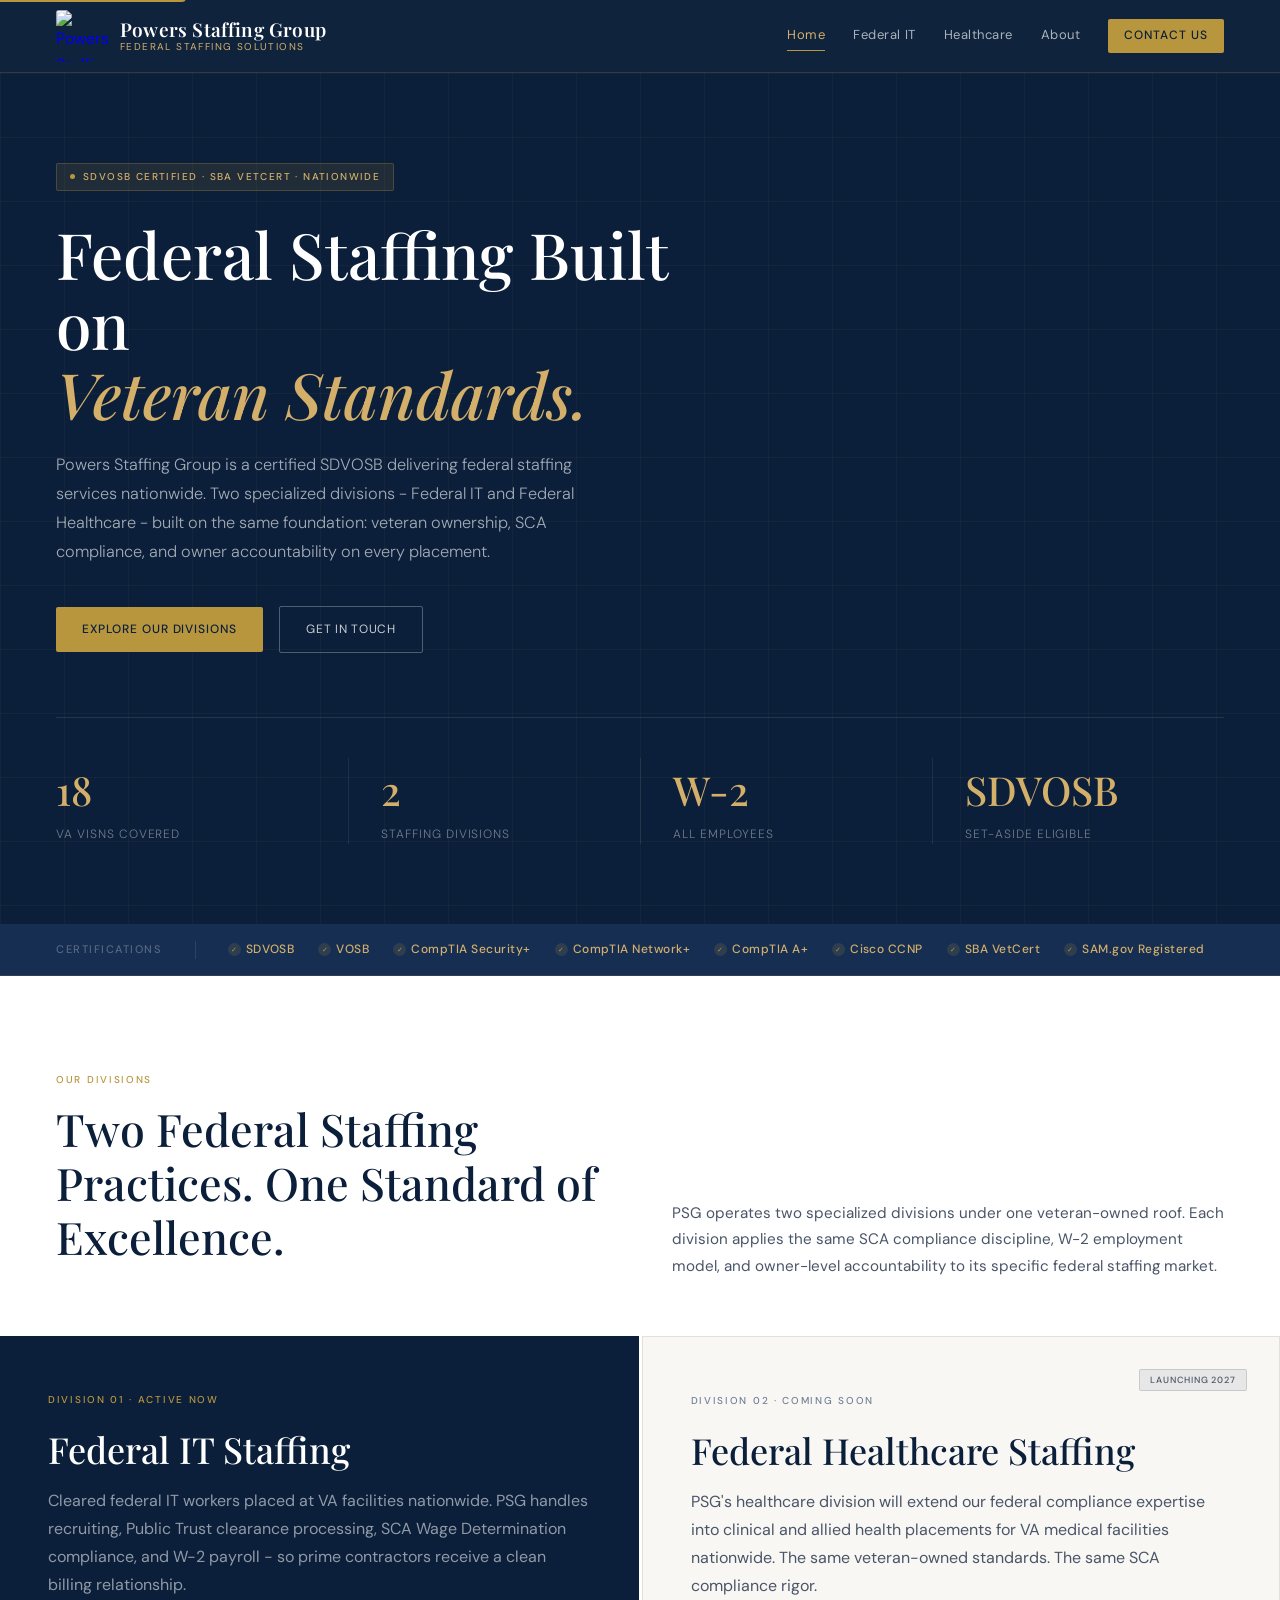
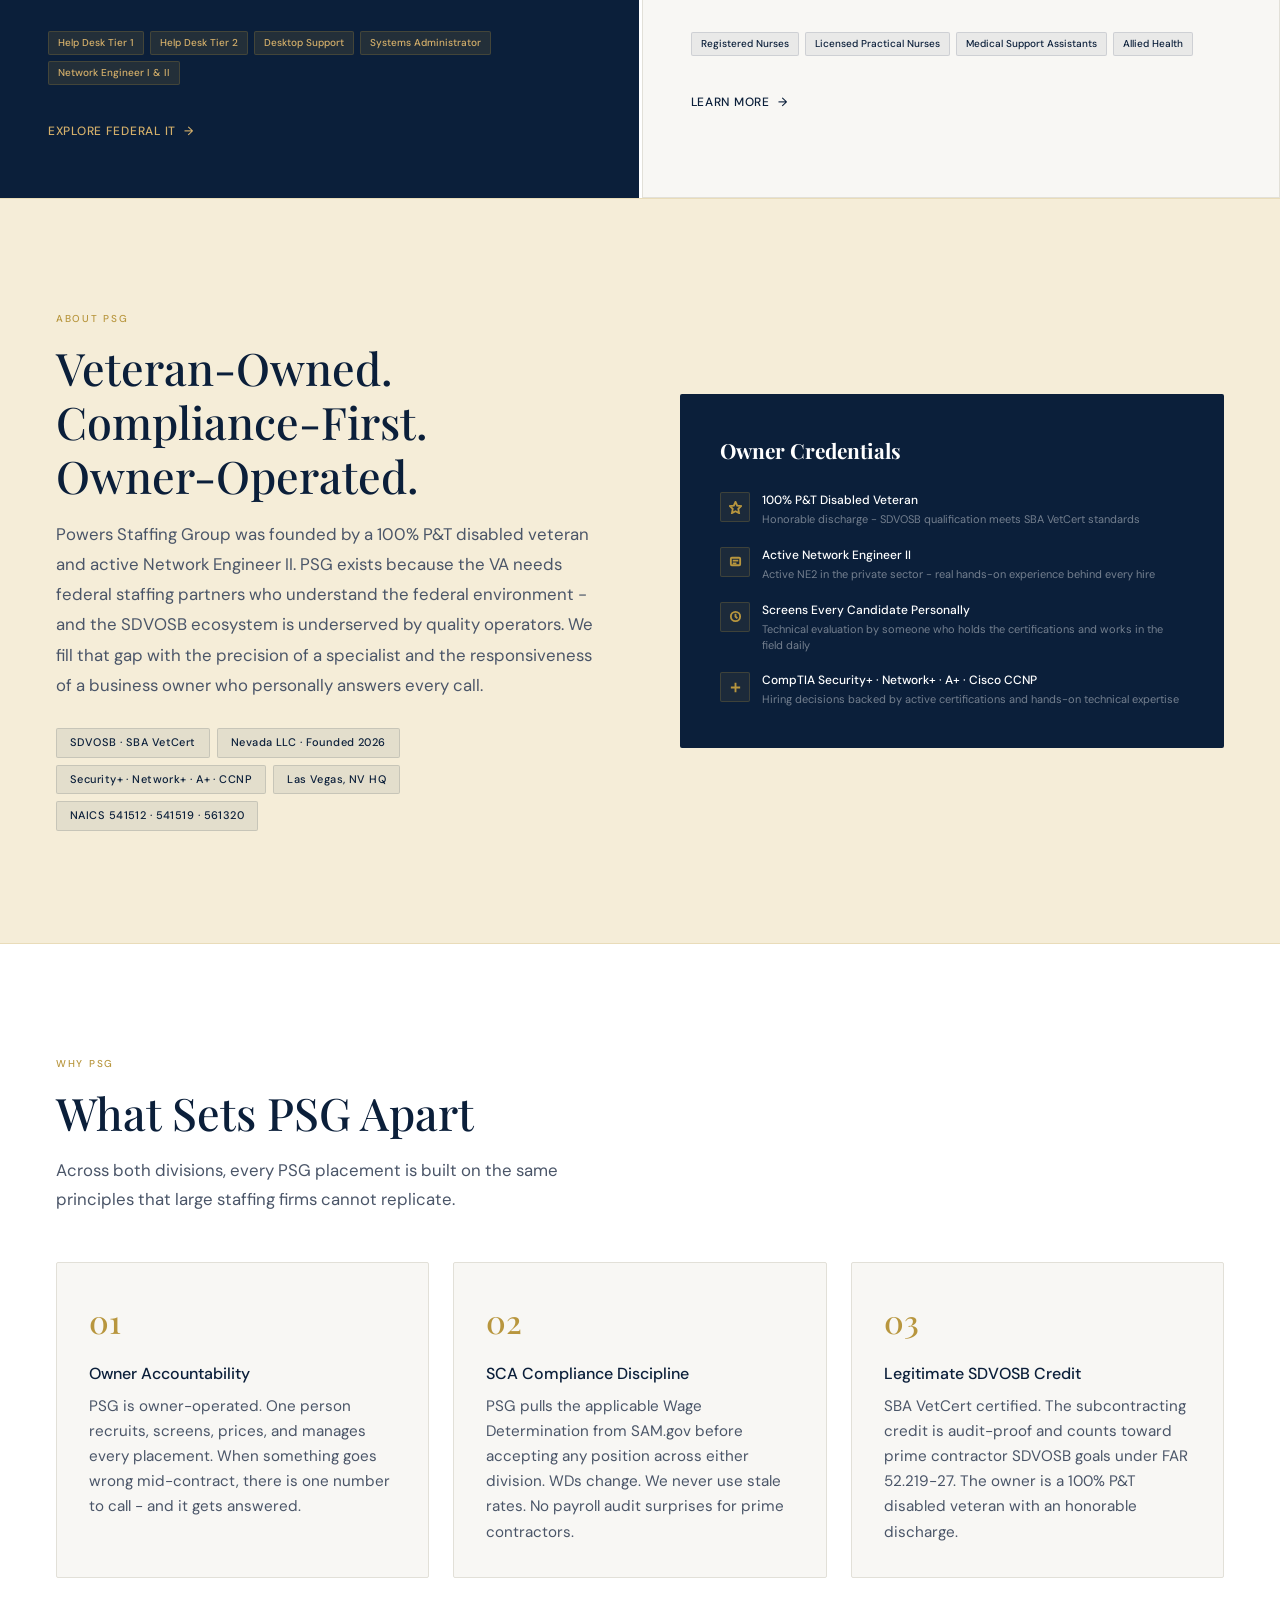
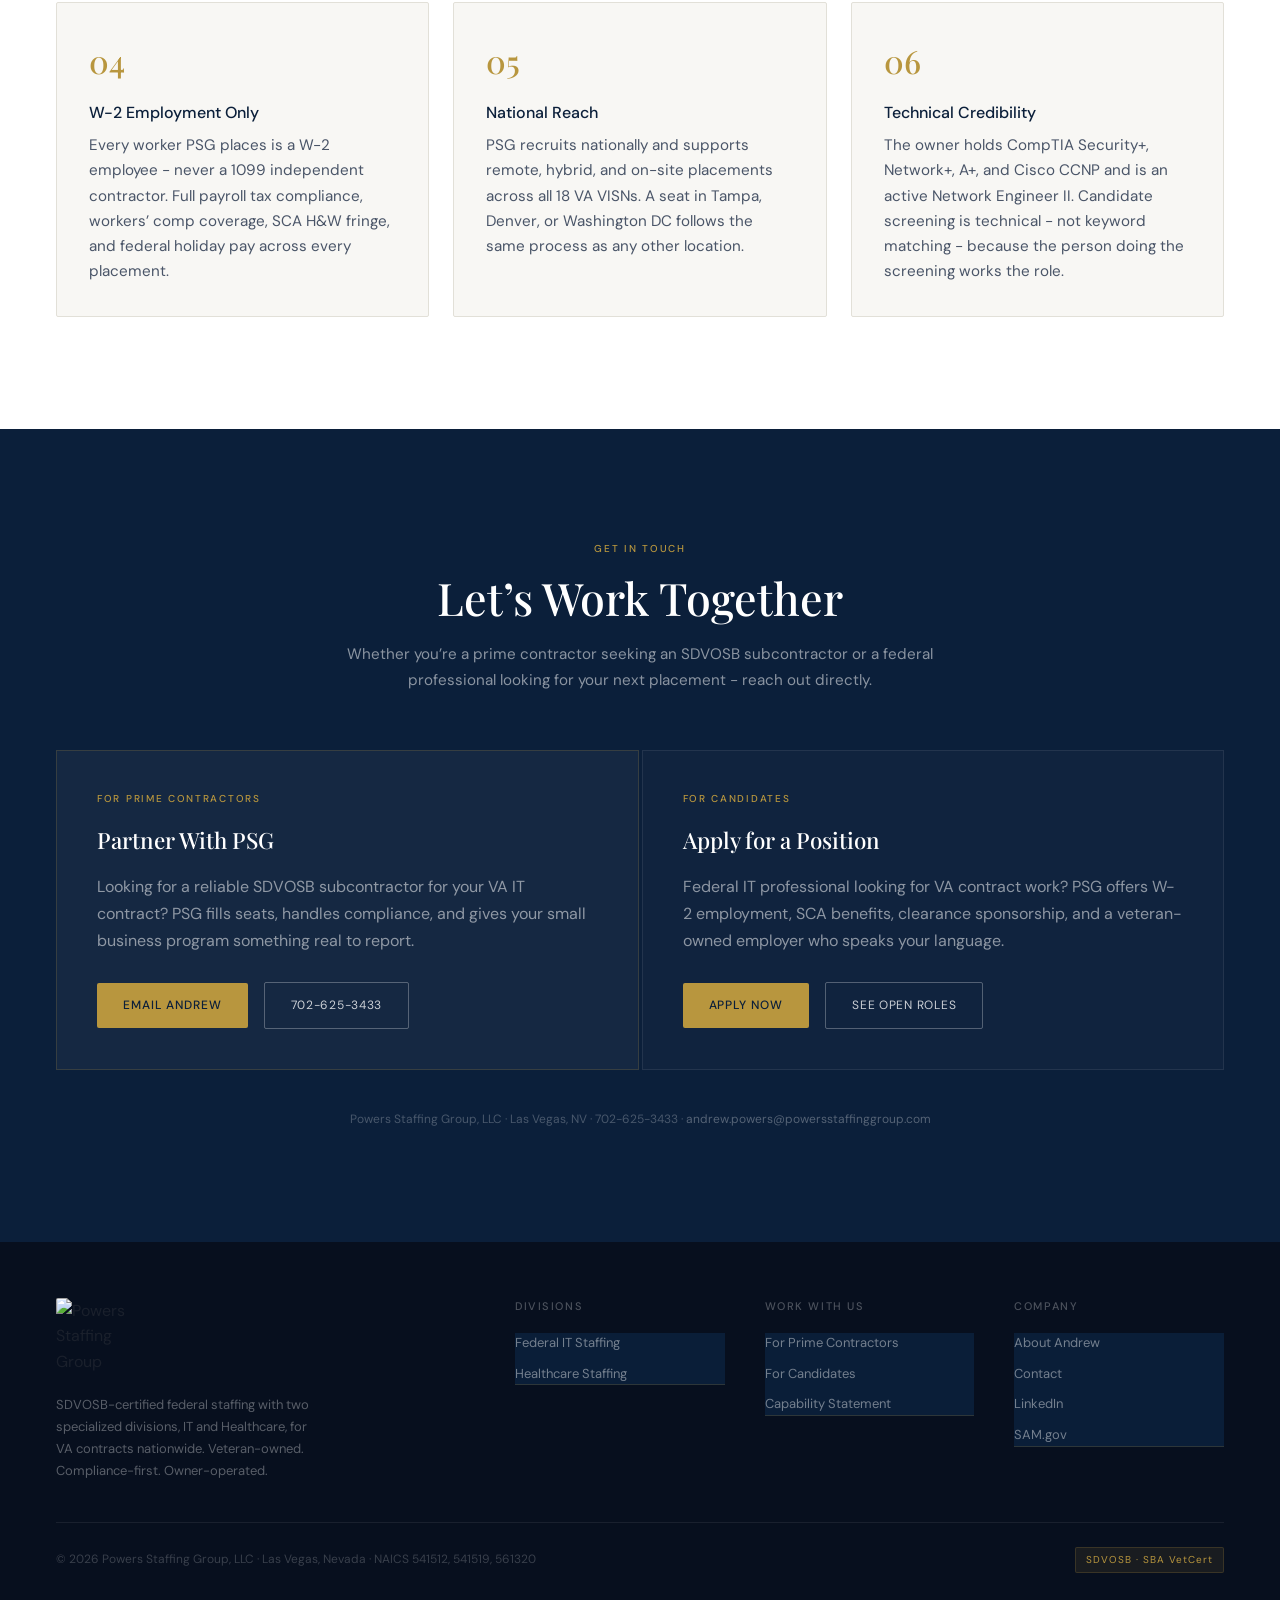
==== commit 7608edf1: "Added About Page" ====
--- a/index.html
+++ b/index.html
@@ -58,6 +58,7 @@
 }
 </script>
 
+<link rel="sitemap" type="application/xml" href="/sitemap.xml">
 <link rel="icon" type="image/png" href="/favicon.png">
 <link rel="apple-touch-icon" href="/favicon.png">
 <link rel="preconnect" href="https://fonts.googleapis.com">
@@ -165,7 +166,7 @@
       <a href="/" class="active" aria-current="page">Home</a>
       <a href="/federal-it/">Federal IT</a>
       <a href="/healthcare/">Healthcare</a>
-      <a href="/#about">About</a>
+      <a href="/about/">About</a>
       <a href="/#contact" class="nav-cta">Contact Us</a>
     </div>
     <button class="nav-hamburger" id="hamburger" aria-label="Open menu" aria-expanded="false" aria-controls="nav-drawer">
@@ -178,7 +179,7 @@
   <a href="/" class="active">Home</a>
   <a href="/federal-it/">Federal IT</a>
   <a href="/healthcare/">Healthcare</a>
-  <a href="/#about">About</a>
+  <a href="/about/">About</a>
   <a href="/#contact" class="drawer-cta">Contact Us</a>
 </div>
 
@@ -380,7 +381,7 @@
         <p>Looking for a reliable SDVOSB subcontractor for your VA IT contract? PSG fills seats, handles compliance, and gives your small business program something real to report.</p>
         <div class="btn-row">
           <a href="mailto:andrew.powers@powersstaffinggroup.com?subject=Prime%20Contractor%20Inquiry" class="btn-gold">Email Andrew</a>
-          <a href="/federal-it/" class="btn-ghost">View IT Division</a>
+          <a href="tel:+17026253433" class="btn-ghost">702-625-3433</a>
         </div>
       </div>
       <div class="contact-card candidates-card">
@@ -428,7 +429,7 @@
       <div>
         <p class="ft-col-h">Company</p>
         <nav class="ft-links" aria-label="Company links">
-          <a href="/#about">About PSG</a>
+          <a href="/about/">About Andrew</a>
           <a href="/#contact">Contact</a>
           <a href="https://www.linkedin.com/company/powers-staffing-group" rel="noopener noreferrer" target="_blank">LinkedIn</a>
           <a href="https://sam.gov" rel="noopener noreferrer" target="_blank">SAM.gov</a>
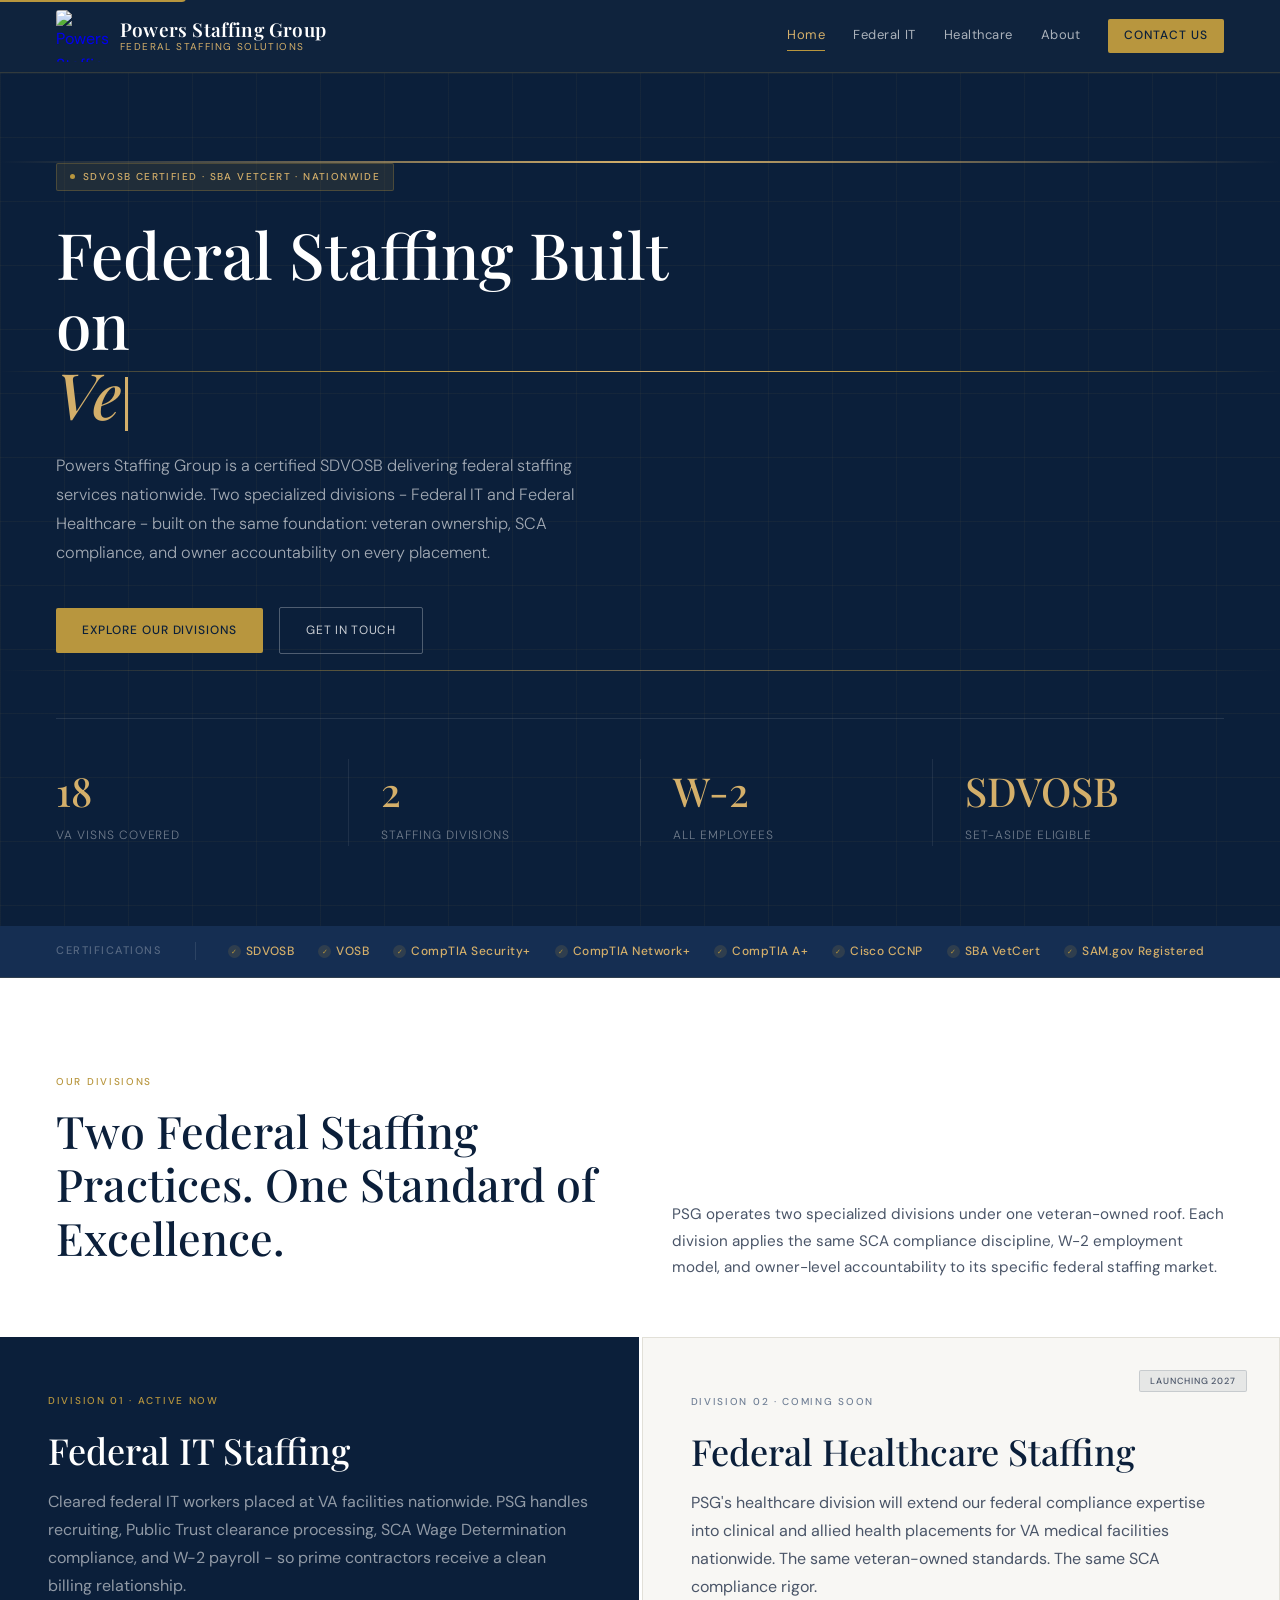
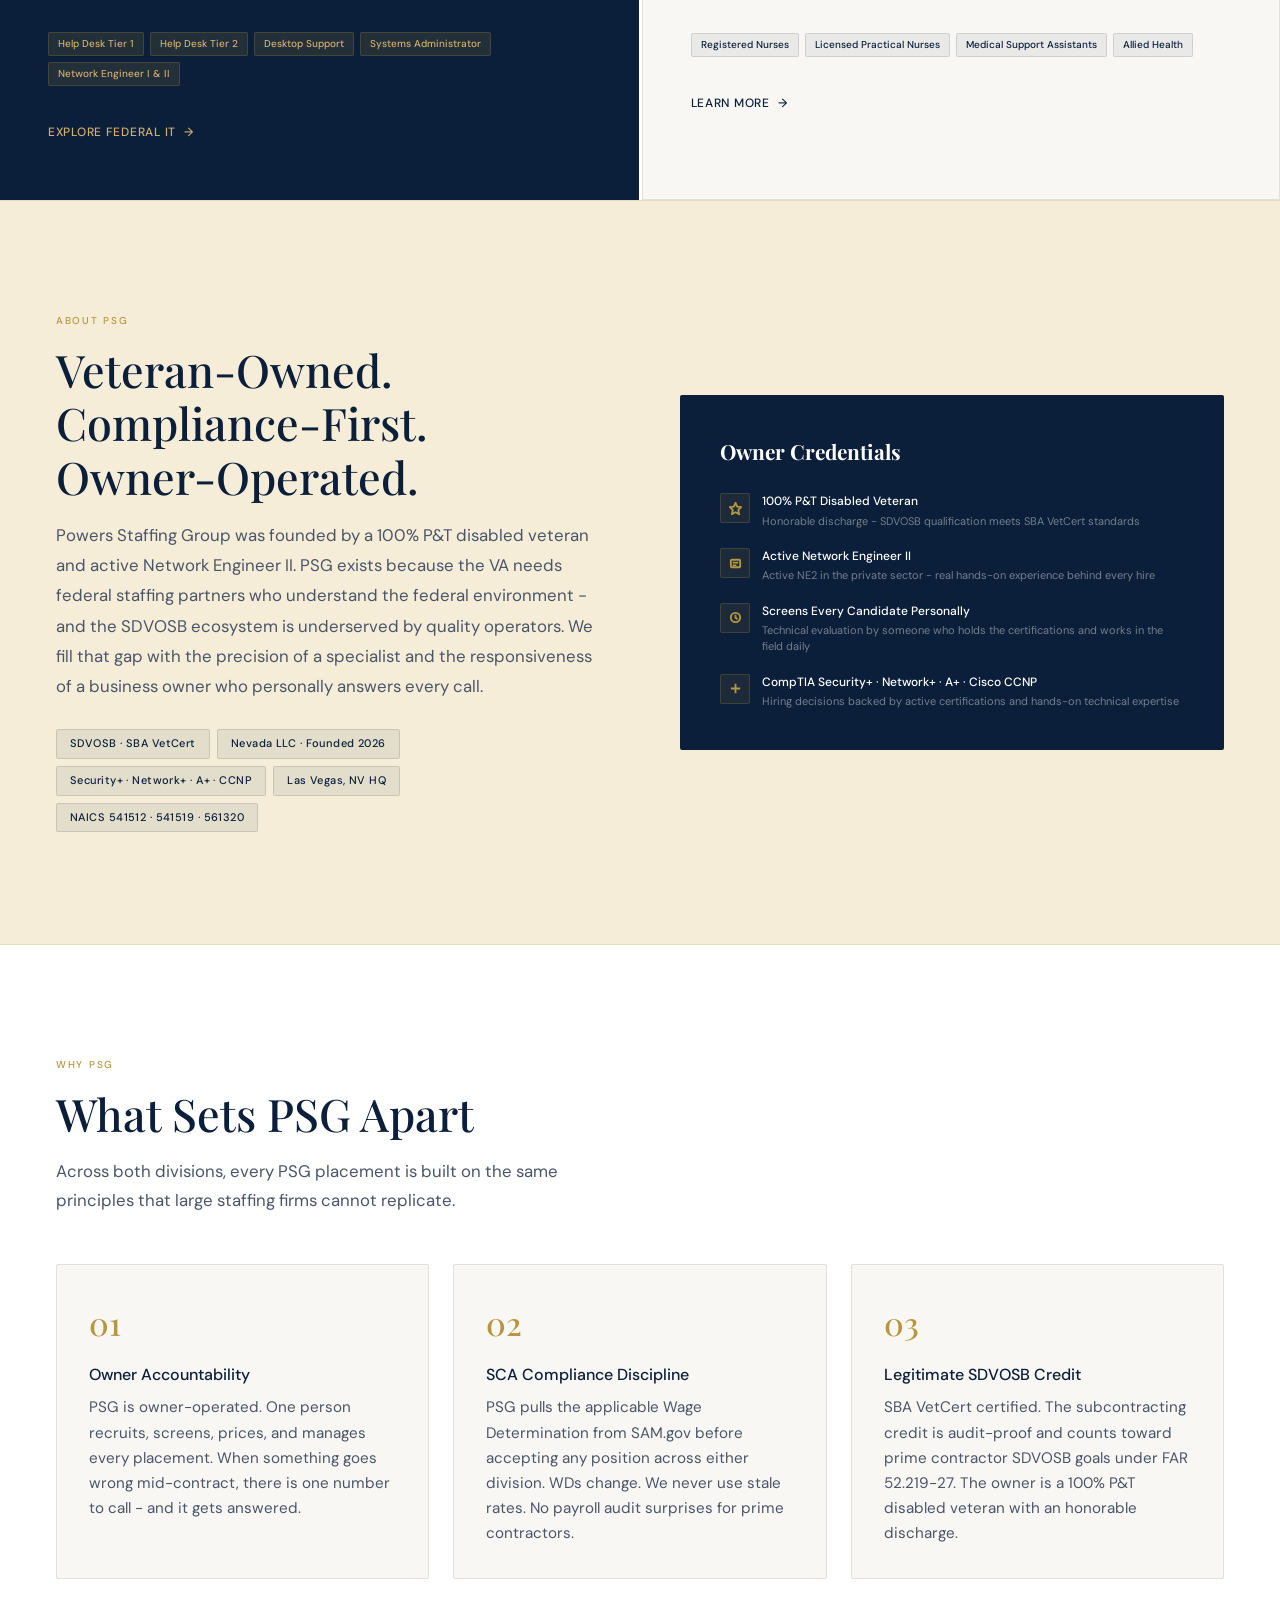
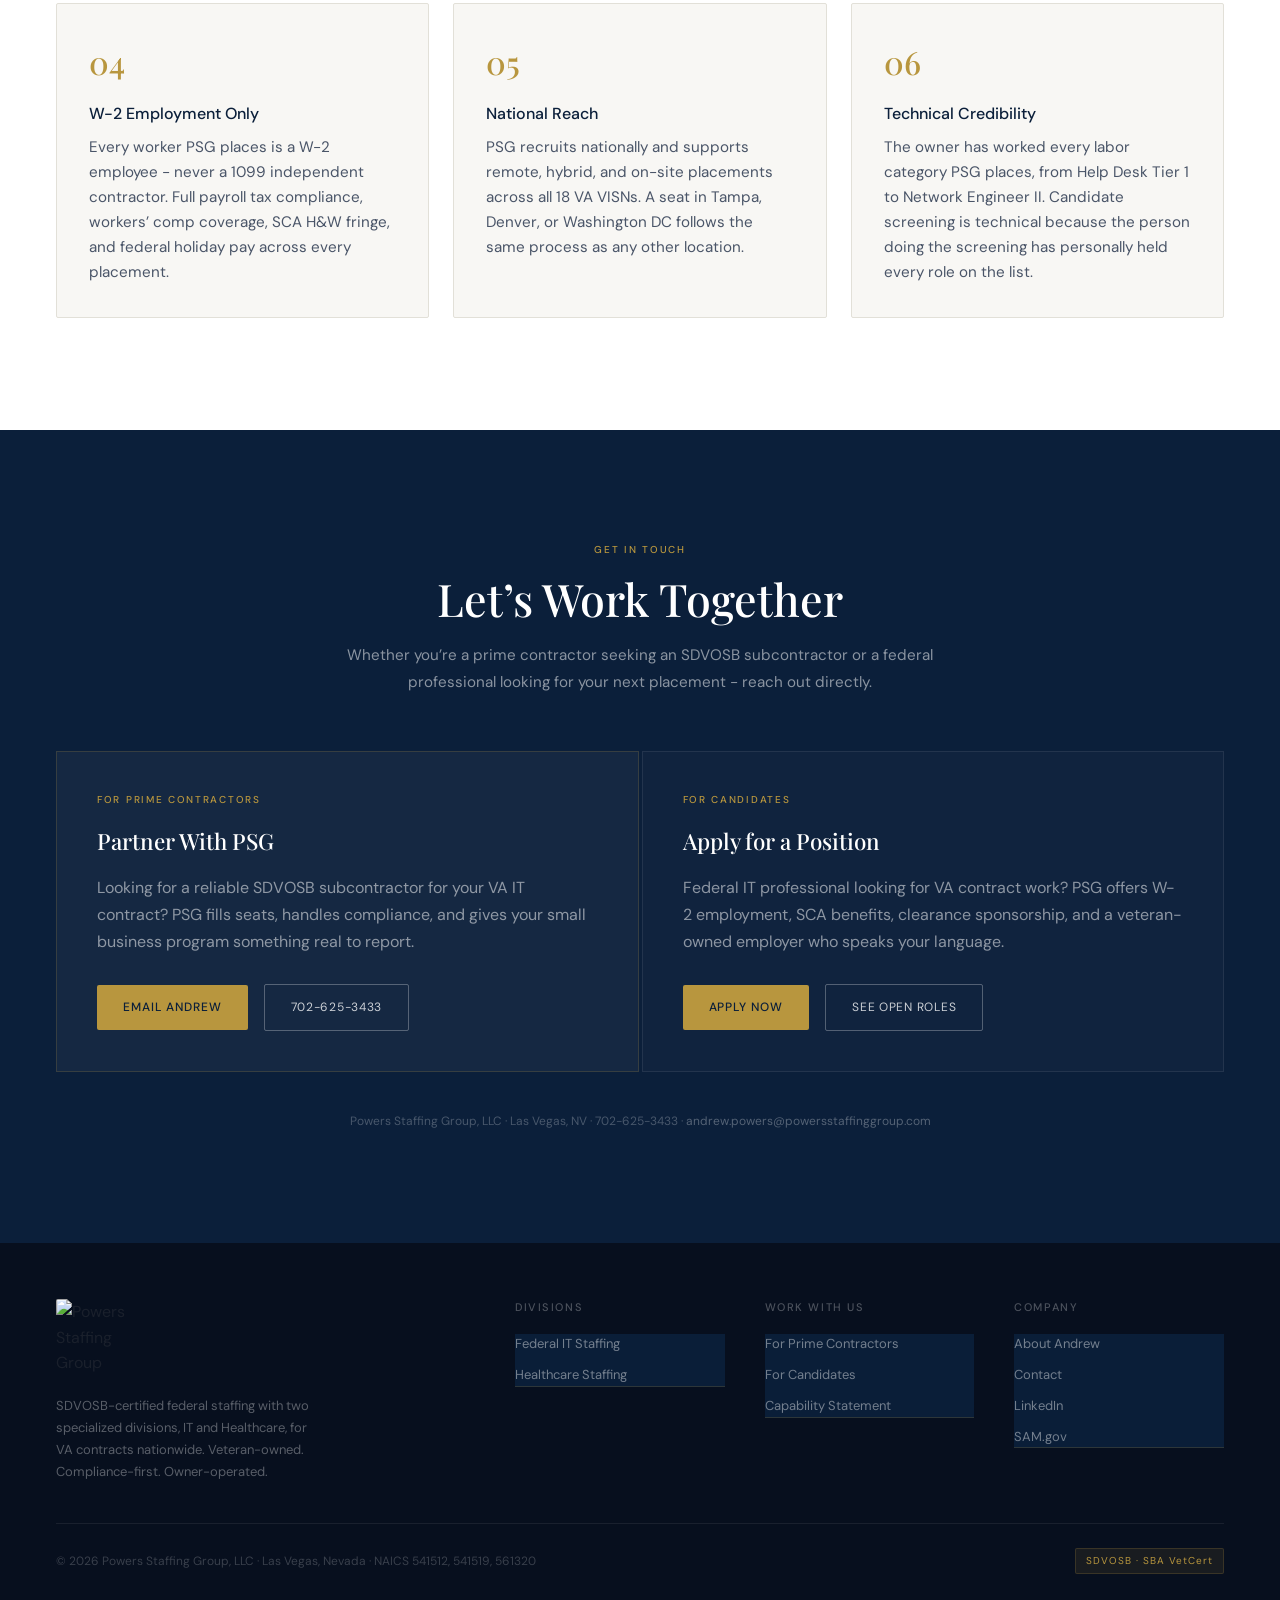
==== commit 3980beca: "Update" ====
--- a/index.html
+++ b/index.html
@@ -188,13 +188,16 @@
 <!-- HERO -->
 <section id="hero" aria-labelledby="hero-heading">
   <div class="hero-grid-bg" aria-hidden="true"></div>
+  <div class="hero-accent-line hero-accent-line-1" aria-hidden="true"></div>
+  <div class="hero-accent-line hero-accent-line-2" aria-hidden="true"></div>
+  <div class="hero-scan" aria-hidden="true"></div>
   <div class="w" style="position:relative;z-index:1">
     <div class="hero-badge">
       <div class="hero-dot" aria-hidden="true"></div>
       <span class="hero-badge-txt">SDVOSB Certified &middot; SBA VetCert &middot; Nationwide</span>
     </div>
     <h1 id="hero-heading" class="h1-hero">
-      Federal Staffing Built on<br><em>Veteran Standards.</em>
+      Federal Staffing Built on<br><em id="typewriter-text"></em><span class="typewriter-cursor" id="tw-cursor"></span>
     </h1>
     <p class="hero-sub">Powers Staffing Group is a certified SDVOSB delivering federal staffing services nationwide. Two specialized divisions  -  Federal IT and Federal Healthcare  -  built on the same foundation: veteran ownership, SCA compliance, and owner accountability on every placement.</p>
     <div class="btn-row">
@@ -202,8 +205,8 @@
       <a href="/#contact" class="btn-ghost">Get in Touch</a>
     </div>
     <div class="stats-row" role="list" aria-label="Key facts">
-      <div class="stat" role="listitem"><span class="stat-n">18</span><span class="stat-l">VA VISNs Covered</span></div>
-      <div class="stat" role="listitem"><span class="stat-n">2</span><span class="stat-l">Staffing Divisions</span></div>
+      <div class="stat" role="listitem"><span class="stat-n" id="stat-visns">0</span><span class="stat-l">VA VISNs Covered</span></div>
+      <div class="stat" role="listitem"><span class="stat-n" id="stat-divs">0</span><span class="stat-l">Staffing Divisions</span></div>
       <div class="stat" role="listitem"><span class="stat-n">W-2</span><span class="stat-l">All Employees</span></div>
       <div class="stat" role="listitem"><span class="stat-n">SDVOSB</span><span class="stat-l">Set-Aside Eligible</span></div>
     </div>
@@ -360,7 +363,7 @@
       <div class="why-card">
         <span class="why-num">06</span>
         <h3 class="why-h">Technical Credibility</h3>
-        <p class="why-p">The owner holds CompTIA Security+, Network+, A+, and Cisco CCNP and is an active Network Engineer II. Candidate screening is technical  -  not keyword matching  -  because the person doing the screening works the role.</p>
+        <p class="why-p">The owner has worked every labor category PSG places, from Help Desk Tier 1 to Network Engineer II. Candidate screening is technical because the person doing the screening has personally held every role on the list.</p>
       </div>
     </div>
   </div>
@@ -477,5 +480,62 @@
 })();
 </script>
 
+
+<script>
+// Typewriter effect
+(function(){
+  var el = document.getElementById('typewriter-text');
+  var cursor = document.getElementById('tw-cursor');
+  if(!el) return;
+  var text = 'Veteran Standards.';
+  var i = 0;
+  var delay = 800;
+  function type(){
+    if(i <= text.length){
+      el.textContent = text.slice(0, i);
+      i++;
+      setTimeout(type, i === 1 ? delay : 65);
+    } else {
+      setTimeout(function(){
+        if(cursor) cursor.style.display = 'none';
+      }, 2000);
+    }
+  }
+  setTimeout(type, delay);
+})();
+
+// Stat counters
+(function(){
+  var stats = [
+    {id:'stat-visns', target:18, suffix:''},
+    {id:'stat-divs',  target:2,  suffix:''},
+  ];
+  var ran = false;
+  function runCounters(){
+    if(ran) return; ran = true;
+    stats.forEach(function(s){
+      var el = document.getElementById(s.id);
+      if(!el) return;
+      var start = 0;
+      var duration = 1200;
+      var step = duration / s.target;
+      var timer = setInterval(function(){
+        start++;
+        el.textContent = start + s.suffix;
+        if(start >= s.target) clearInterval(timer);
+      }, step);
+    });
+  }
+  if('IntersectionObserver' in window){
+    var io = new IntersectionObserver(function(entries){
+      entries.forEach(function(e){ if(e.isIntersecting) runCounters(); });
+    },{threshold:0.5});
+    var statsRow = document.querySelector('.stats-row');
+    if(statsRow) io.observe(statsRow);
+  } else {
+    runCounters();
+  }
+})();
+</script>
 </body>
 </html>
--- a/style.css
+++ b/style.css
@@ -316,3 +316,120 @@
 }
 
 /* ── SHARED NAV + FOOTER HTML snippets are inlined per page ── */
+
+/* ── HIGH-TECH VISUAL ENHANCEMENTS ── */
+
+/* Animated grid background */
+@keyframes grid-drift {
+  0%   { background-position: 0 0; }
+  100% { background-position: 64px 64px; }
+}
+.hero-grid-bg, .page-hero-grid, .about-hero-grid {
+  animation: grid-drift 20s linear infinite;
+}
+
+/* Glowing gold accent line */
+@keyframes pulse-line {
+  0%, 100% { opacity: 0.4; }
+  50%       { opacity: 1; }
+}
+.hero-accent-line {
+  position: absolute;
+  left: 0; right: 0;
+  height: 1px;
+  background: linear-gradient(90deg, transparent 0%, var(--gold) 30%, var(--gold-light) 50%, var(--gold) 70%, transparent 100%);
+  animation: pulse-line 3s ease-in-out infinite;
+  pointer-events: none;
+}
+.hero-accent-line-1 { top: 35%; }
+.hero-accent-line-2 { top: 70%; opacity: 0.5; animation-delay: 1.5s; }
+
+/* Typewriter cursor */
+@keyframes blink {
+  0%, 100% { opacity: 1; }
+  50%       { opacity: 0; }
+}
+.typewriter-cursor {
+  display: inline-block;
+  width: 3px;
+  height: 0.85em;
+  background: var(--gold-light);
+  margin-left: 4px;
+  vertical-align: middle;
+  animation: blink 0.8s step-end infinite;
+}
+
+/* Stat counter */
+.stat-n { transition: color 0.3s; }
+
+/* Card hover gold left border reveal */
+.card-white {
+  border-left: 3px solid transparent;
+  transition: border-color 0.25s ease, border-left-color 0.25s ease;
+}
+.card-white:hover {
+  border-left-color: var(--gold);
+  border-color: var(--gold);
+}
+
+/* LC cards on IT page */
+.lc-card {
+  border-left: 3px solid transparent;
+  transition: border-left-color 0.25s ease, border-color 0.25s ease;
+}
+.lc-card:hover {
+  border-left-color: var(--gold);
+  border-color: var(--gold);
+}
+
+/* Prime cards */
+.pc {
+  border-left: 3px solid transparent;
+  transition: border-left-color 0.25s ease, border-color 0.25s ease;
+}
+.pc:hover {
+  border-left-color: var(--gold);
+  border-color: var(--gold);
+}
+
+/* Why cards on homepage */
+.why-card {
+  border-left: 3px solid transparent;
+  transition: border-left-color 0.25s ease, border-color 0.25s ease;
+}
+.why-card:hover {
+  border-left-color: var(--gold);
+  border-color: var(--gold);
+}
+
+/* Topology node pulse for IT page hero */
+@keyframes node-pulse {
+  0%, 100% { opacity: 0.15; r: 3; }
+  50%       { opacity: 0.45; r: 5; }
+}
+@keyframes node-pulse-2 {
+  0%, 100% { opacity: 0.1; r: 2; }
+  50%       { opacity: 0.35; r: 4; }
+}
+.topo-node { animation: node-pulse 4s ease-in-out infinite; }
+.topo-node-2 { animation: node-pulse-2 4s ease-in-out infinite; }
+.topo-node:nth-child(2n) { animation-delay: 1s; }
+.topo-node:nth-child(3n) { animation-delay: 2s; }
+.topo-node:nth-child(4n) { animation-delay: 3s; }
+
+/* Scan line effect on hero */
+@keyframes scan {
+  0%   { top: -10%; opacity: 0; }
+  10%  { opacity: 0.04; }
+  90%  { opacity: 0.04; }
+  100% { top: 110%; opacity: 0; }
+}
+.hero-scan {
+  position: absolute;
+  left: 0; right: 0;
+  height: 2px;
+  background: linear-gradient(90deg, transparent, var(--gold-light), transparent);
+  animation: scan 8s linear infinite;
+  pointer-events: none;
+  z-index: 0;
+}
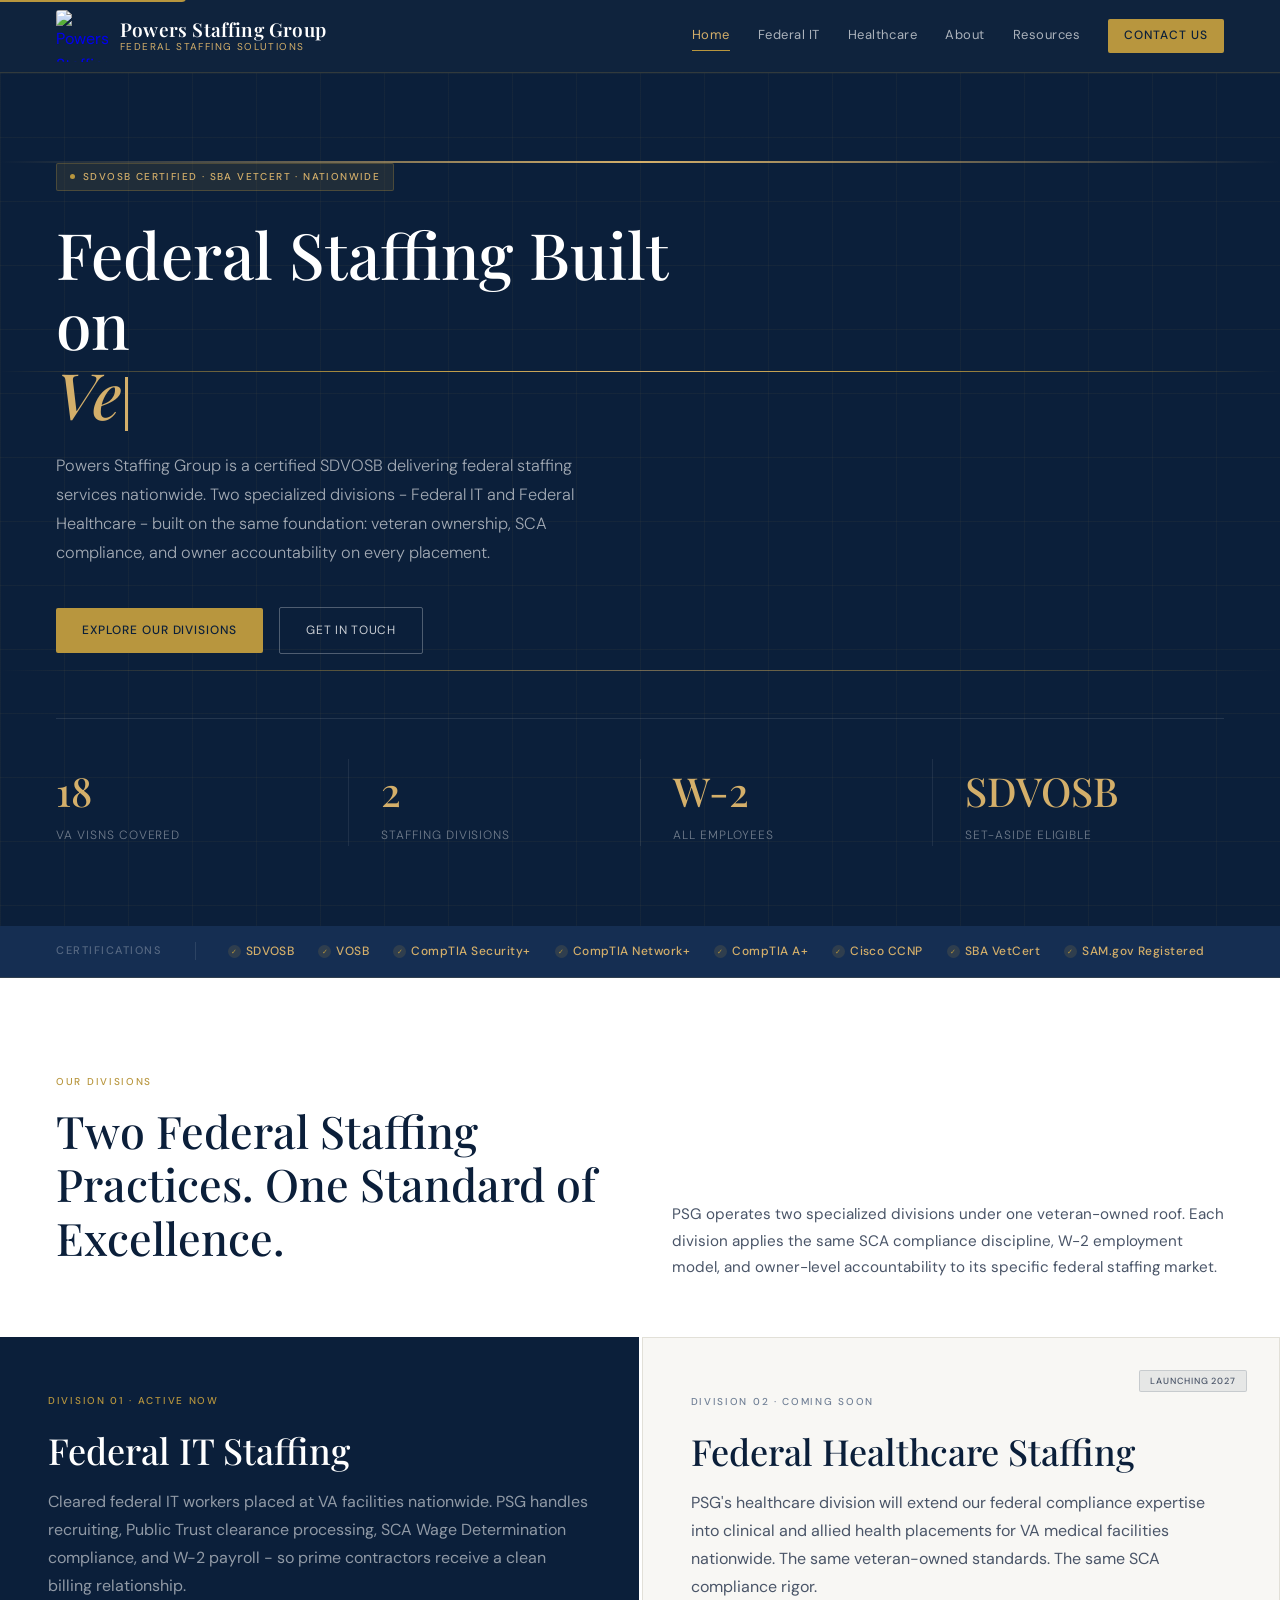
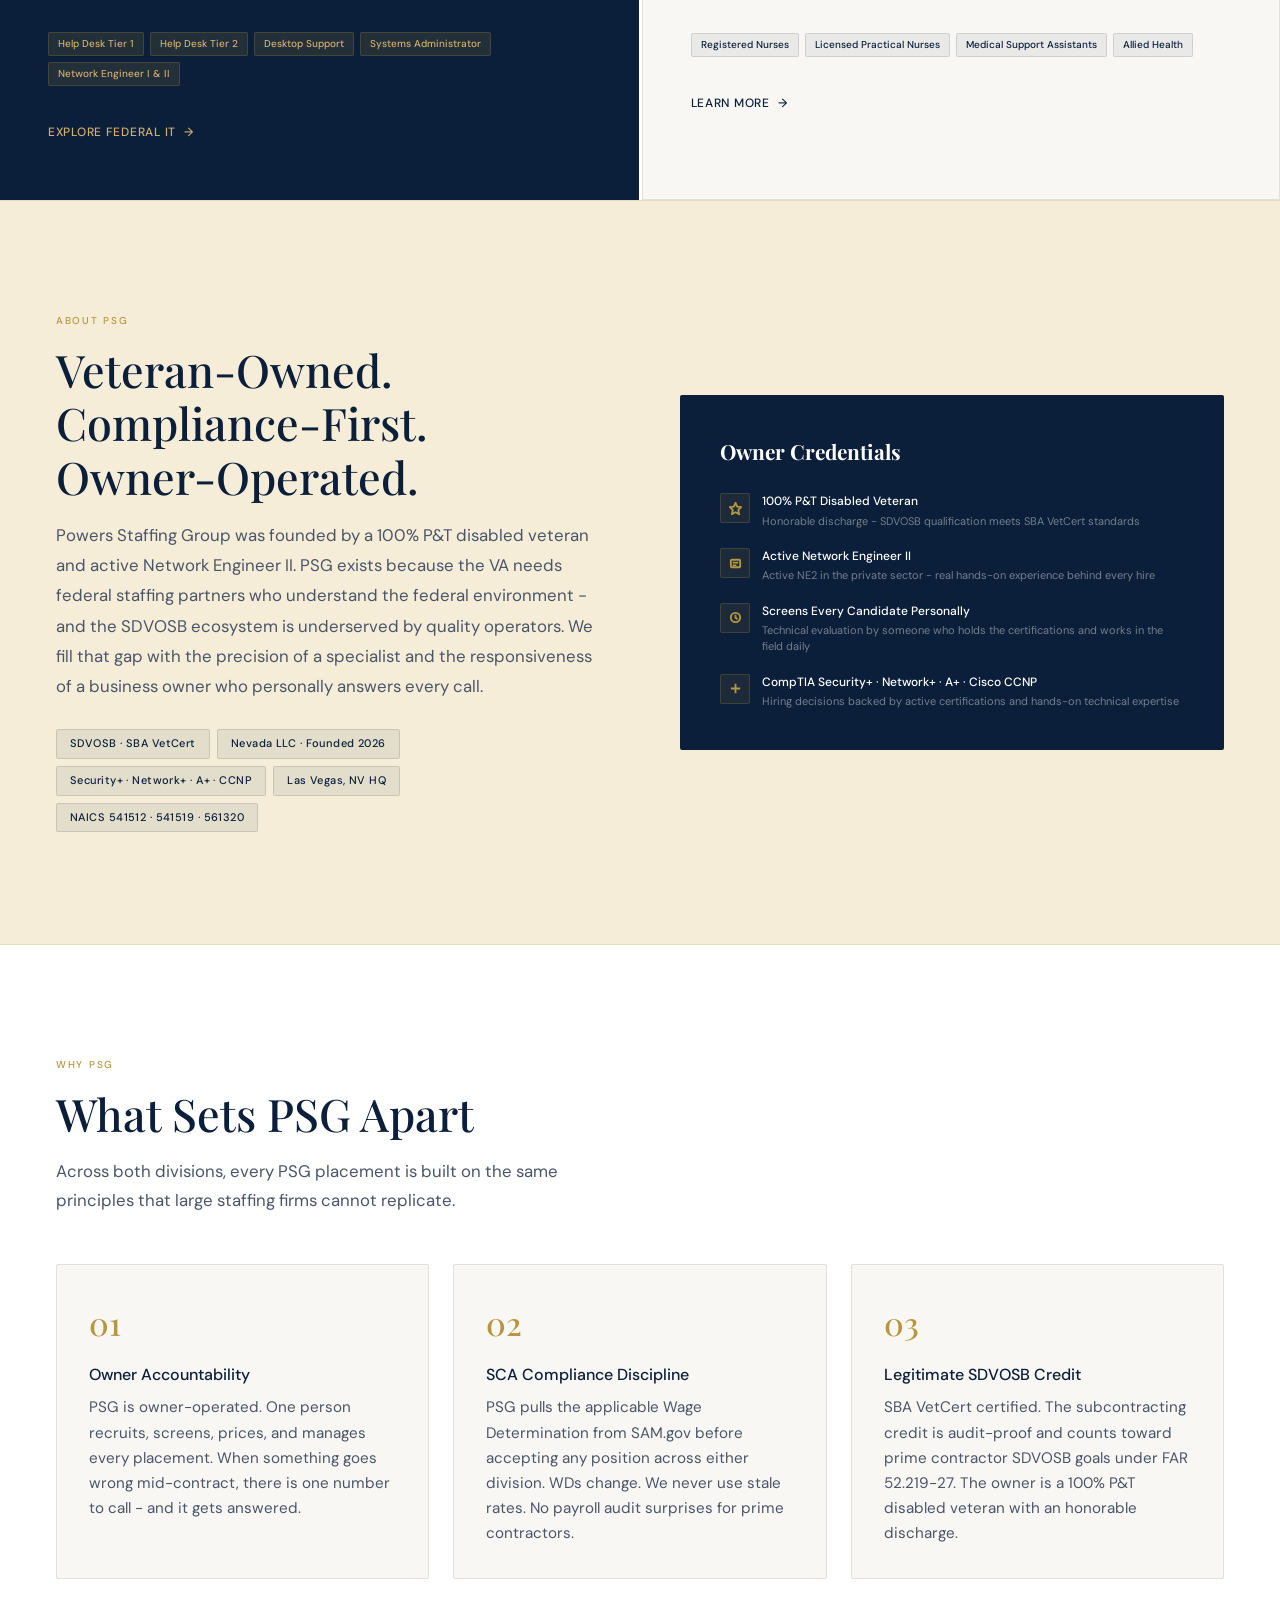
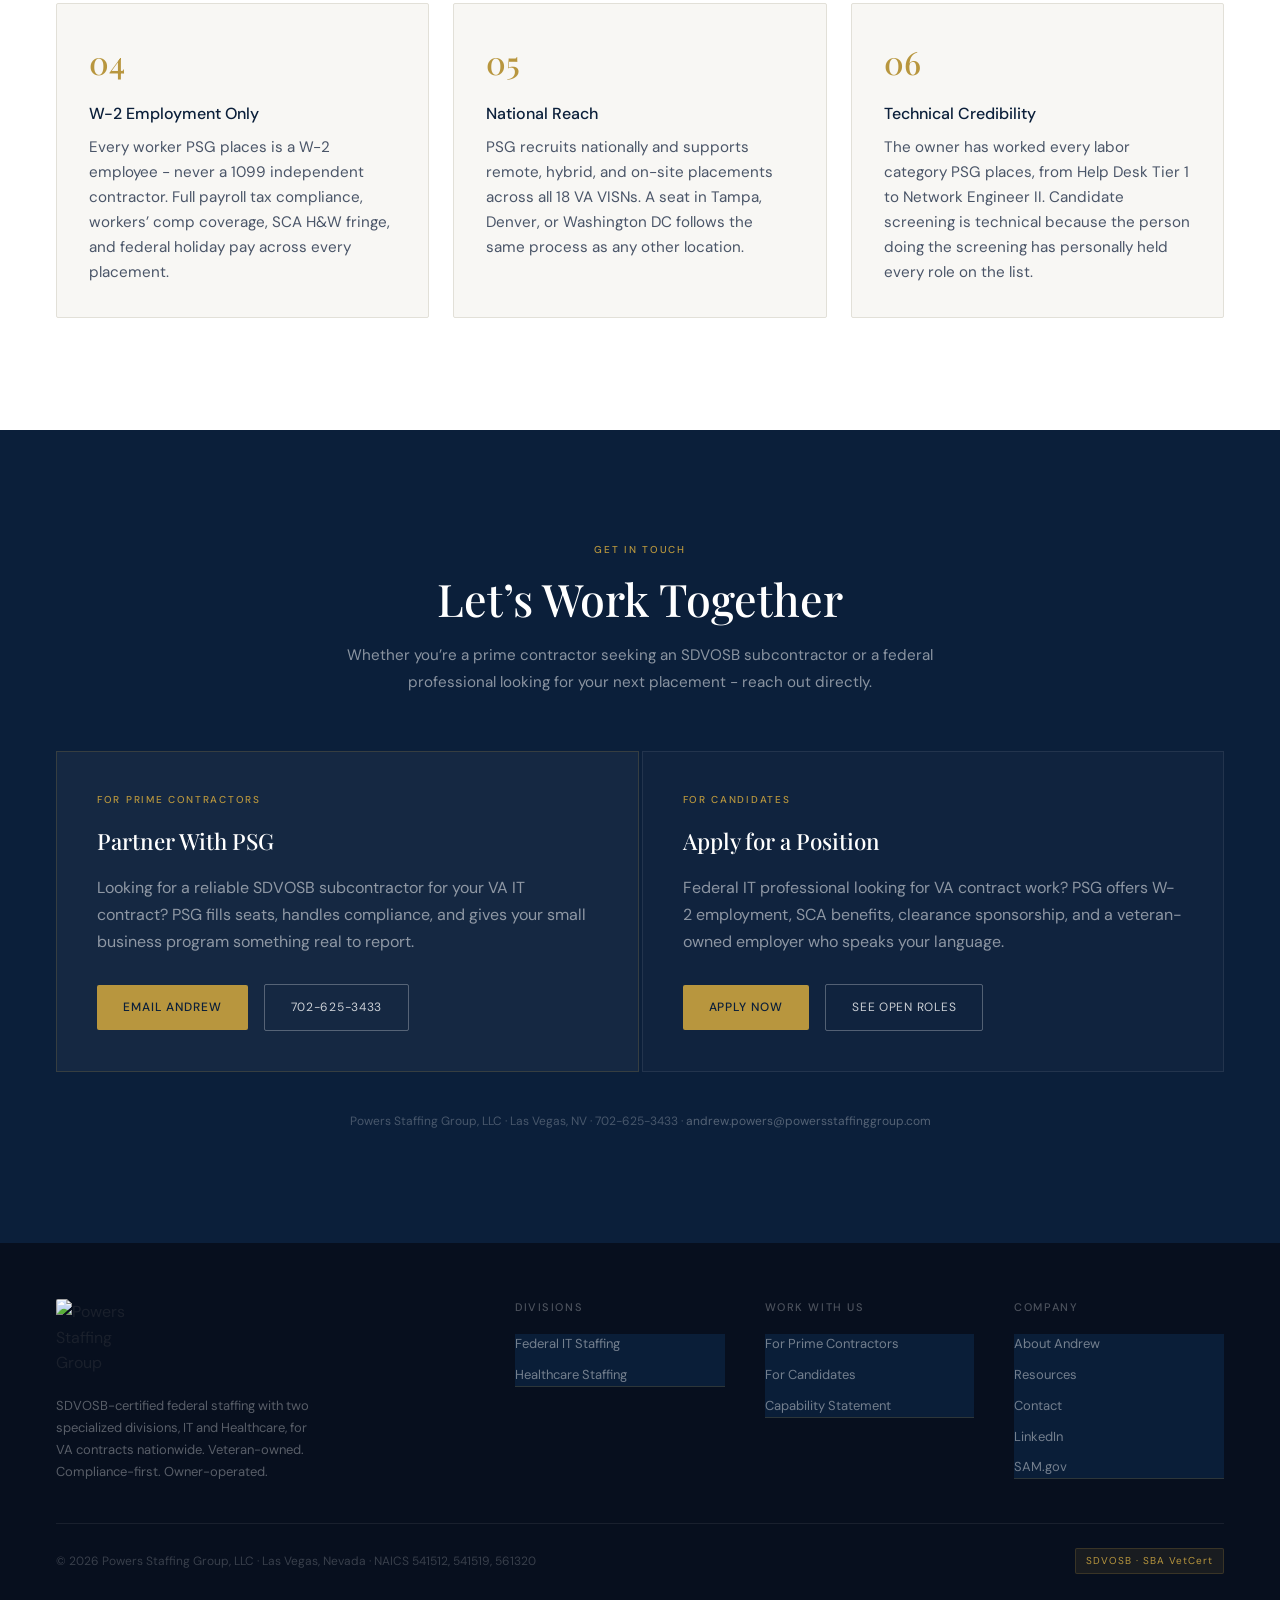
==== commit 2ba56765: "Update" ====
--- a/index.html
+++ b/index.html
@@ -13,7 +13,11 @@
 <meta property="og:url"         content="https://www.powersstaffinggroup.com/">
 <meta property="og:title"       content="Powers Staffing Group | SDVOSB Federal Staffing | Nationwide">
 <meta property="og:description" content="Veteran-owned SDVOSB with two federal staffing divisions: IT and Healthcare. Nationwide VA coverage, SCA compliant, owner-operated. Las Vegas, NV.">
+<meta property="og:image"        content="https://www.powersstaffinggroup.com/og-image.png">
+<meta property="og:image:width"  content="1200">
+<meta property="og:image:height" content="630">
 <meta property="og:site_name"   content="Powers Staffing Group">
+<meta name="twitter:image" content="https://www.powersstaffinggroup.com/og-image.png">
 <meta name="twitter:card"       content="summary_large_image">
 
 <script type="application/ld+json">
@@ -61,9 +65,11 @@
 <link rel="sitemap" type="application/xml" href="/sitemap.xml">
 <link rel="icon" type="image/png" href="/favicon.png">
 <link rel="apple-touch-icon" href="/favicon.png">
+<link rel="preload" as="style" href="https://fonts.googleapis.com/css2?family=Playfair+Display:ital,wght@0,400;0,500;0,600;1,400;1,500&family=DM+Sans:wght@300;400;500&display=swap&display=swap">
+<link rel="preload" as="font" href="https://fonts.gstatic.com/s/playfairdisplay/v37/nuFvD-vYSZviVYUb_rj3ij__anPXJzDwcbmjWBN2PKdFvXDXbtXK-F2qO0g.woff2" crossorigin>
 <link rel="preconnect" href="https://fonts.googleapis.com">
 <link rel="preconnect" href="https://fonts.gstatic.com" crossorigin>
-<link href="https://fonts.googleapis.com/css2?family=Playfair+Display:ital,wght@0,400;0,500;0,600;1,400;1,500&family=DM+Sans:wght@300;400;500&display=swap" rel="stylesheet">
+<link href="https://fonts.googleapis.com/css2?family=Playfair+Display:ital,wght@0,400;0,500;0,600;1,400;1,500&family=DM+Sans:wght@300;400;500&display=swap&display=swap" rel="stylesheet">
 <link rel="stylesheet" href="/style.css">
 
 <style>
@@ -167,6 +173,7 @@
       <a href="/federal-it/">Federal IT</a>
       <a href="/healthcare/">Healthcare</a>
       <a href="/about/">About</a>
+      <a href="/resources/">Resources</a>
       <a href="/#contact" class="nav-cta">Contact Us</a>
     </div>
     <button class="nav-hamburger" id="hamburger" aria-label="Open menu" aria-expanded="false" aria-controls="nav-drawer">
@@ -180,6 +187,7 @@
   <a href="/federal-it/">Federal IT</a>
   <a href="/healthcare/">Healthcare</a>
   <a href="/about/">About</a>
+  <a href="/resources/">Resources</a>
   <a href="/#contact" class="drawer-cta">Contact Us</a>
 </div>
 
@@ -433,6 +441,7 @@
         <p class="ft-col-h">Company</p>
         <nav class="ft-links" aria-label="Company links">
           <a href="/about/">About Andrew</a>
+          <a href="/resources/">Resources</a>
           <a href="/#contact">Contact</a>
           <a href="https://www.linkedin.com/company/powers-staffing-group" rel="noopener noreferrer" target="_blank">LinkedIn</a>
           <a href="https://sam.gov" rel="noopener noreferrer" target="_blank">SAM.gov</a>
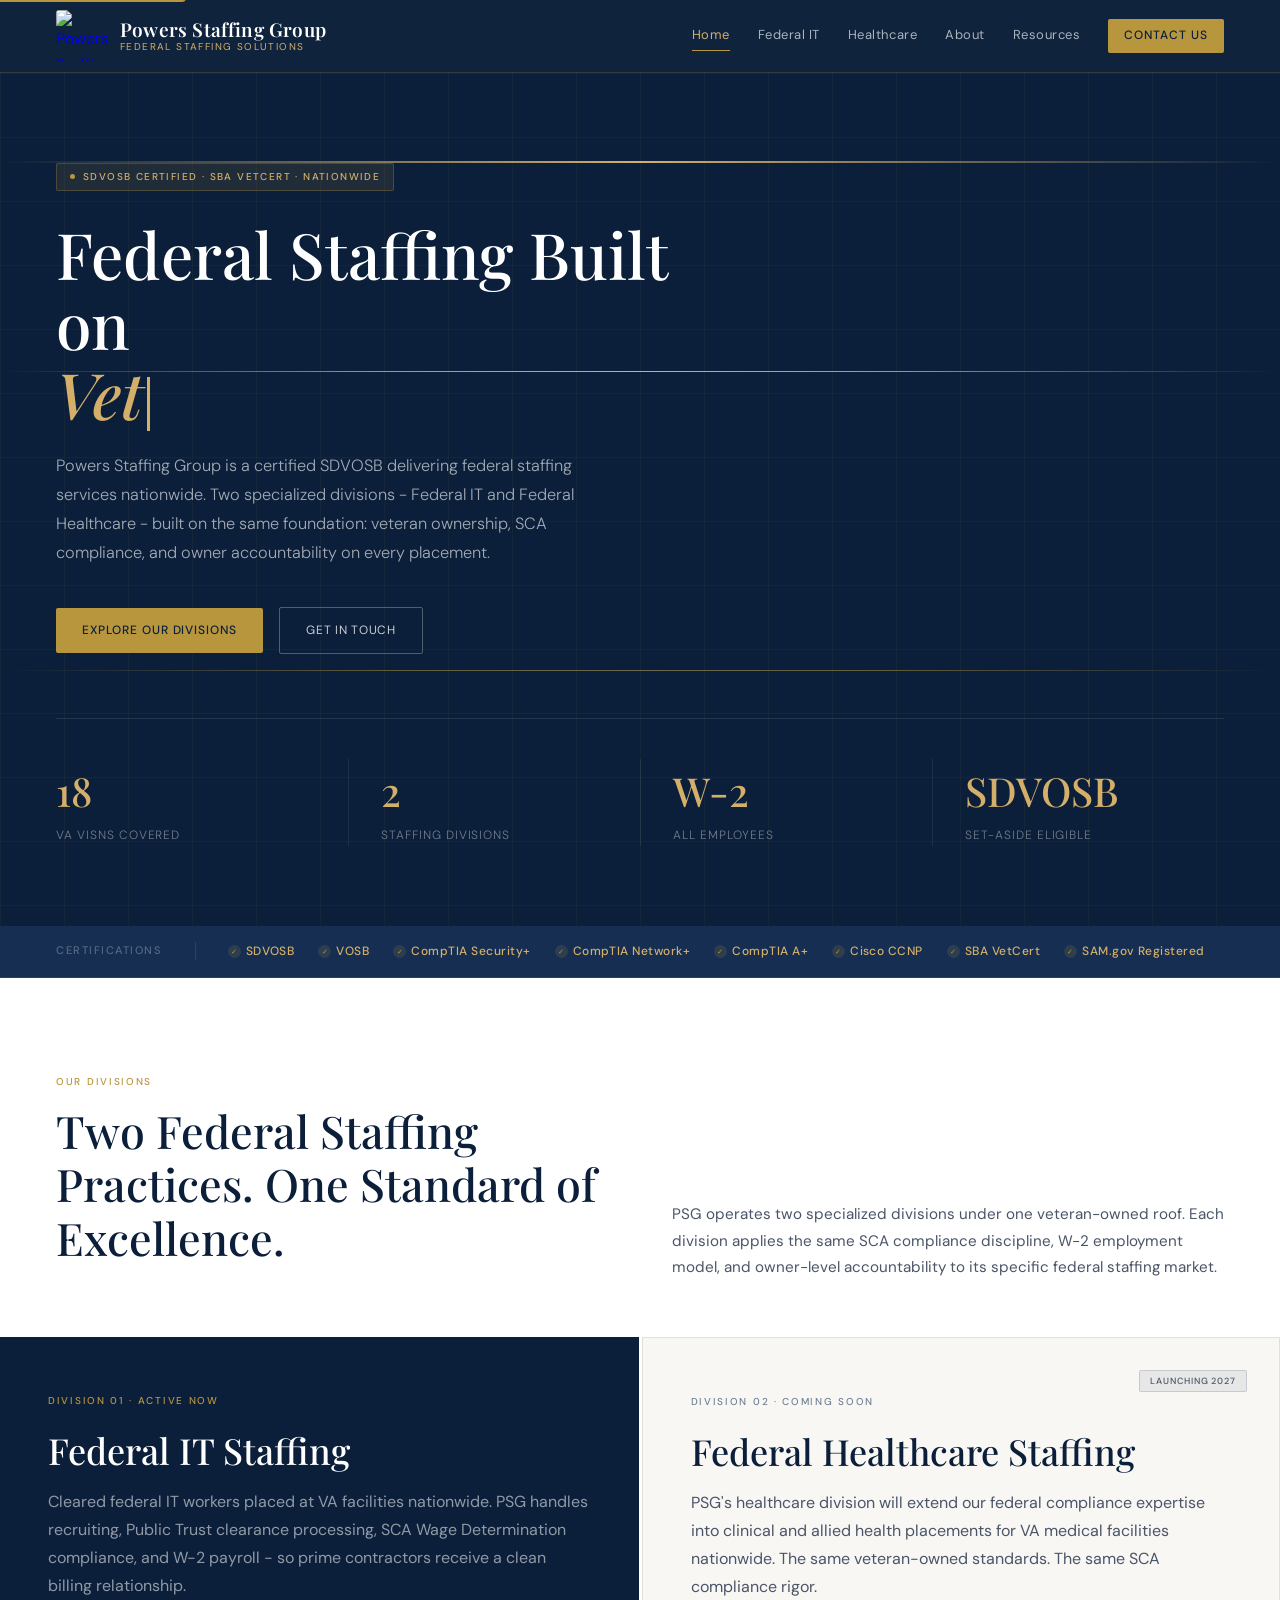
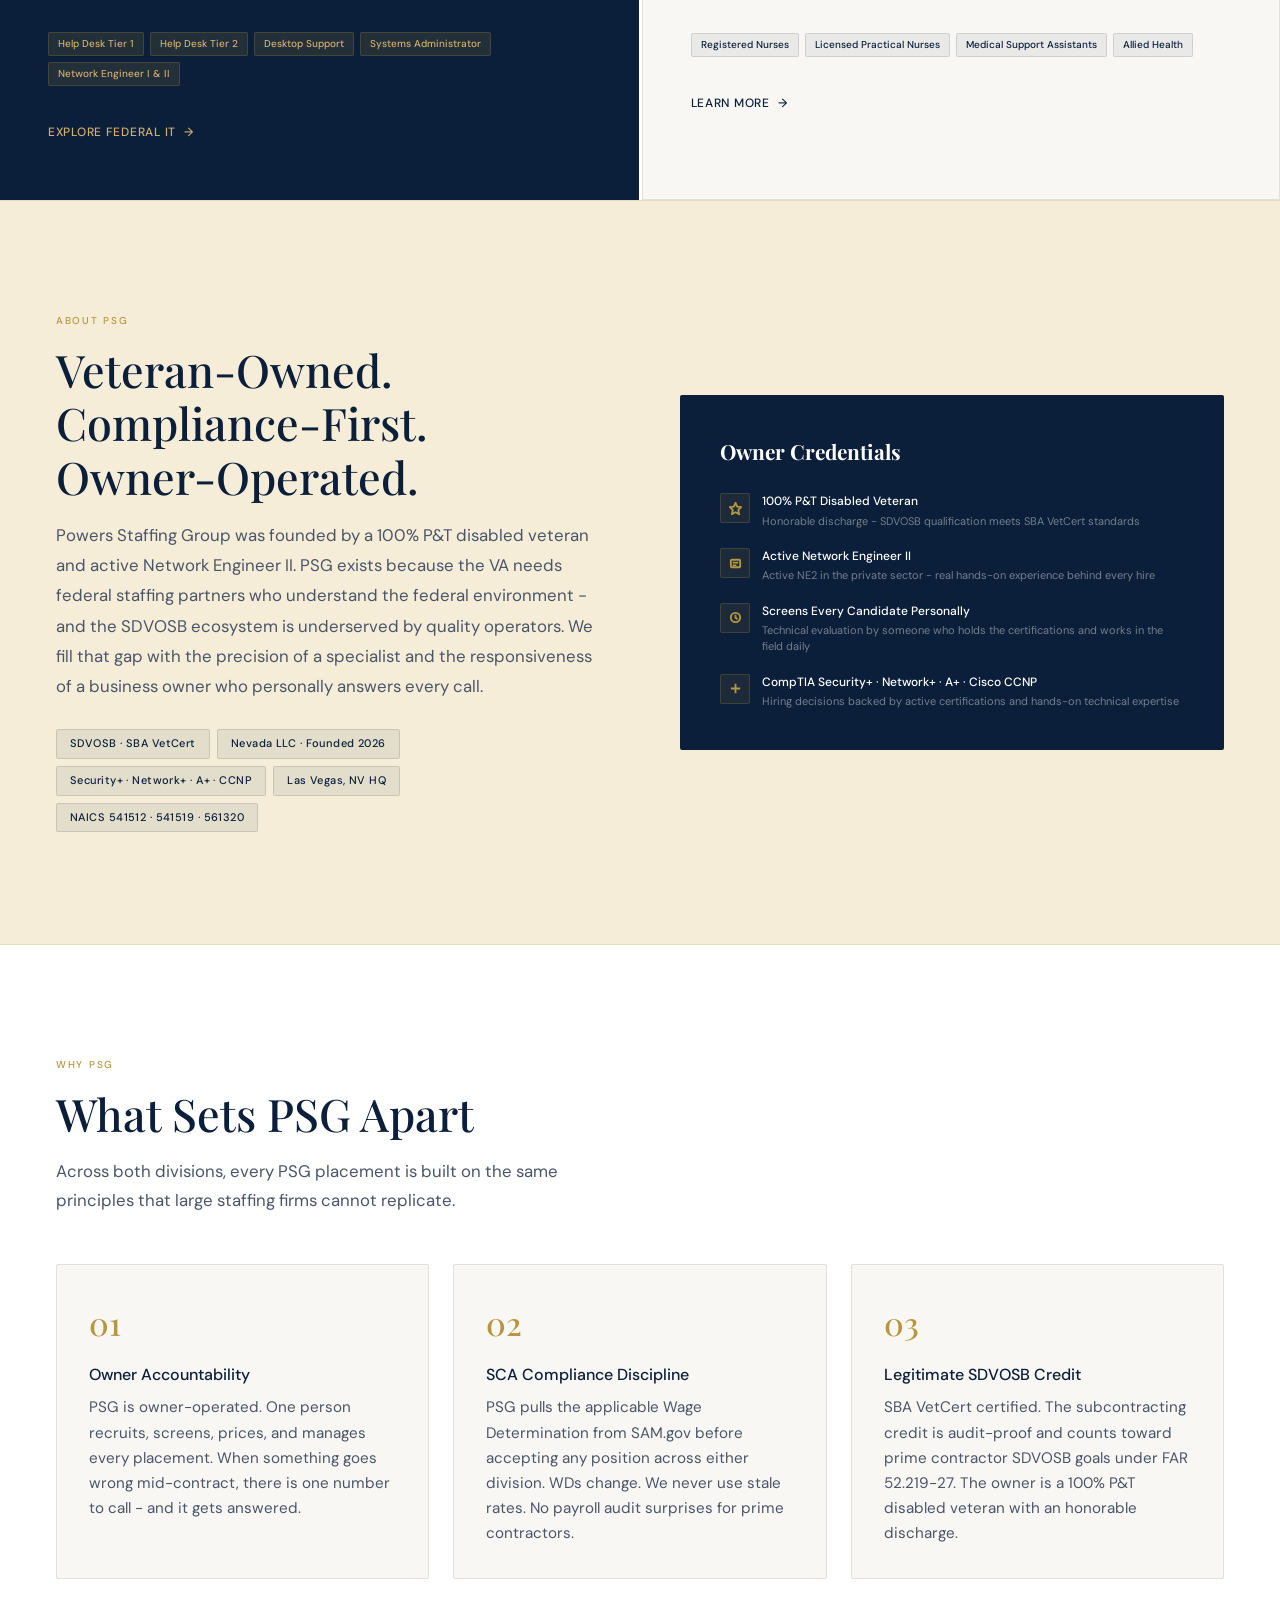
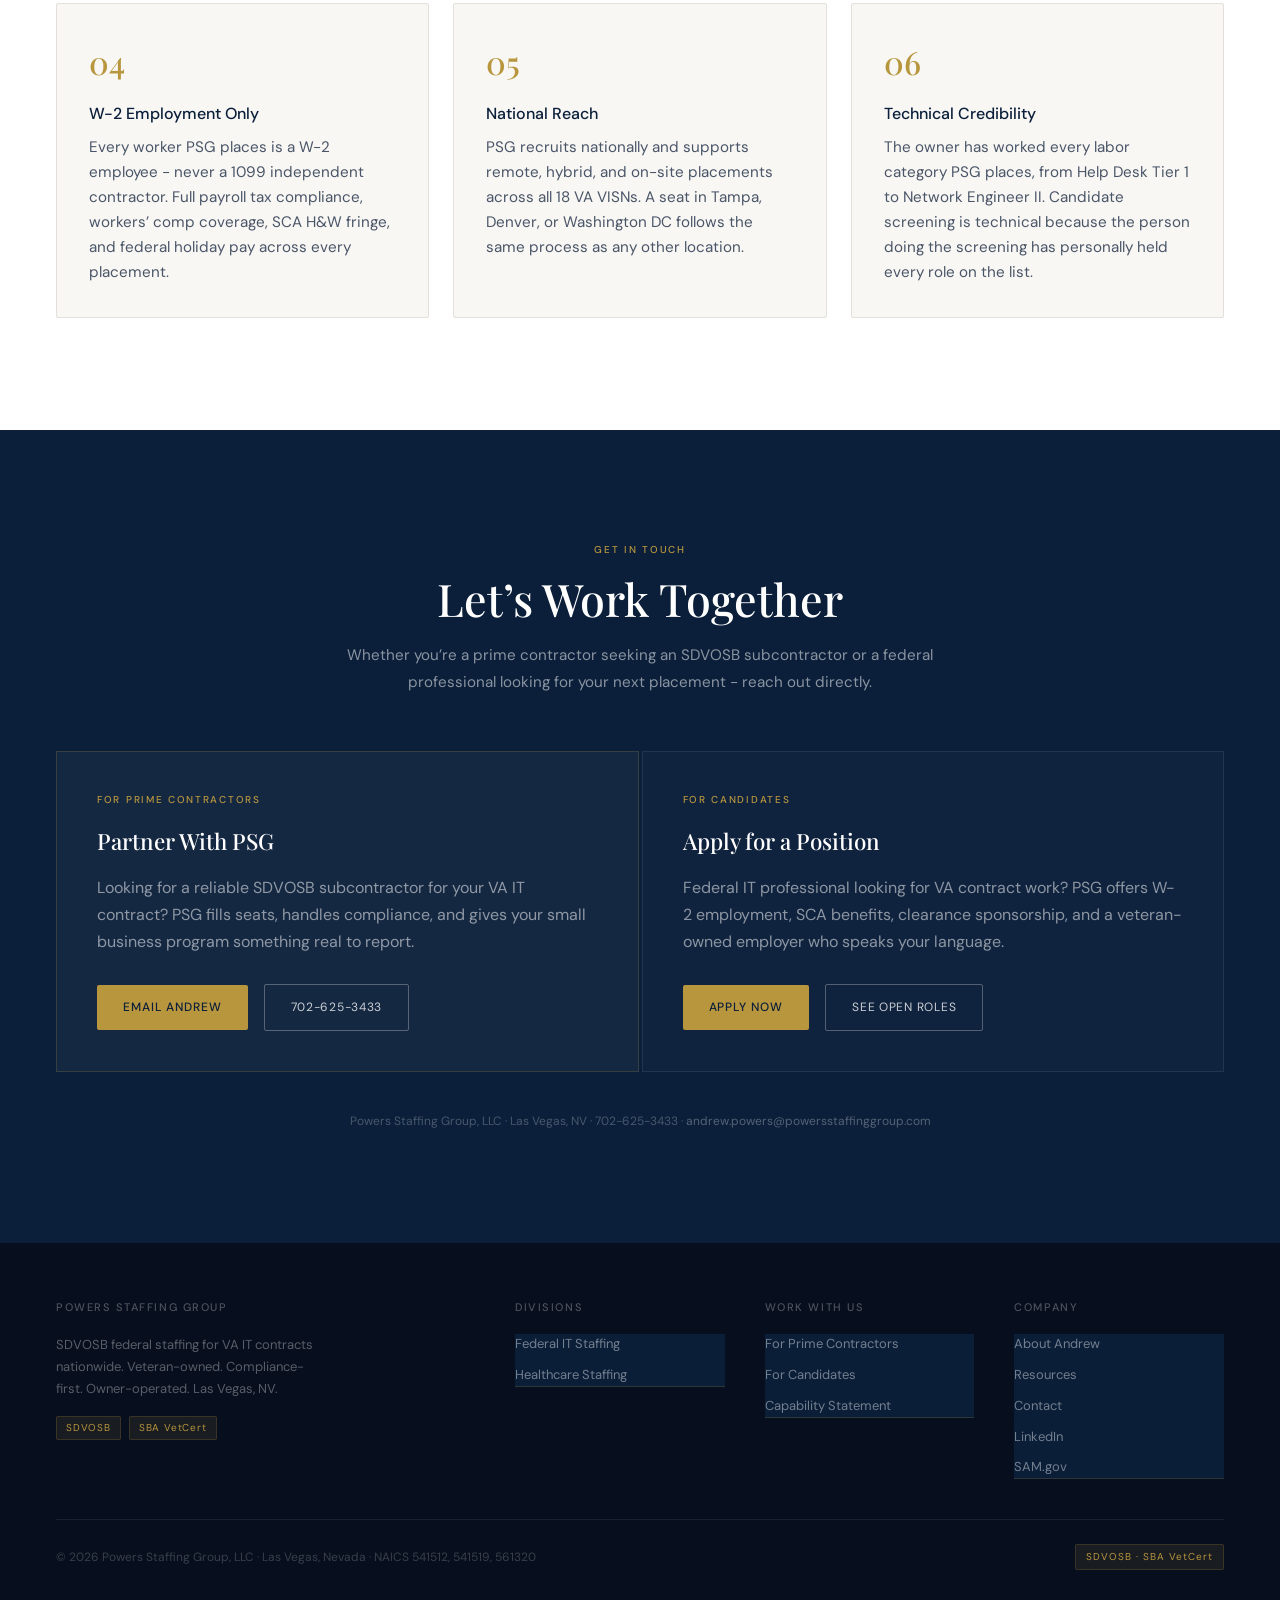
==== commit 83a583d2: "Update" ====
--- a/index.html
+++ b/index.html
@@ -400,8 +400,8 @@
         <h3>Apply for a Position</h3>
         <p>Federal IT professional looking for VA contract work? PSG offers W-2 employment, SCA benefits, clearance sponsorship, and a veteran-owned employer who speaks your language.</p>
         <div class="btn-row">
-          <a href="mailto:andrew.powers@powersstaffinggroup.com?subject=Candidate%20Application" class="btn-gold">Apply Now</a>
-          <a href="/federal-it/#candidates" class="btn-ghost">See Open Roles</a>
+          <a href="/federal-it/#candidates" class="btn-gold">Apply Now</a>
+          <a href="/federal-it/#labor-categories" class="btn-ghost">See Open Roles</a>
         </div>
       </div>
     </div>
@@ -417,10 +417,14 @@
 <!-- FOOTER -->
 <footer role="contentinfo">
   <div class="w">
-    <div class="ft-top">
-      <div>
-        <img src="/logo-main.png" alt="Powers Staffing Group" class="footer-logo" width="80" height="80" style="margin-bottom:1rem;border-radius:2px">
-        <p class="ft-desc">SDVOSB-certified federal staffing with two specialized divisions, IT and Healthcare, for VA contracts nationwide. Veteran-owned. Compliance-first. Owner-operated.</p>
+        <div class="ft-top">
+      <div>
+        <p class="ft-col-h">Powers Staffing Group</p>
+        <p class="ft-desc">SDVOSB federal staffing for VA IT contracts nationwide. Veteran-owned. Compliance-first. Owner-operated. Las Vegas, NV.</p>
+        <div style="margin-top:1rem;display:flex;gap:8px;align-items:center">
+          <span style="font-size:10px;color:var(--gold);background:rgba(184,150,62,0.1);border:1px solid rgba(184,150,62,0.2);padding:3px 9px;border-radius:2px;letter-spacing:0.08em">SDVOSB</span>
+          <span style="font-size:10px;color:var(--gold);background:rgba(184,150,62,0.1);border:1px solid rgba(184,150,62,0.2);padding:3px 9px;border-radius:2px;letter-spacing:0.08em">SBA VetCert</span>
+        </div>
       </div>
       <div>
         <p class="ft-col-h">Divisions</p>
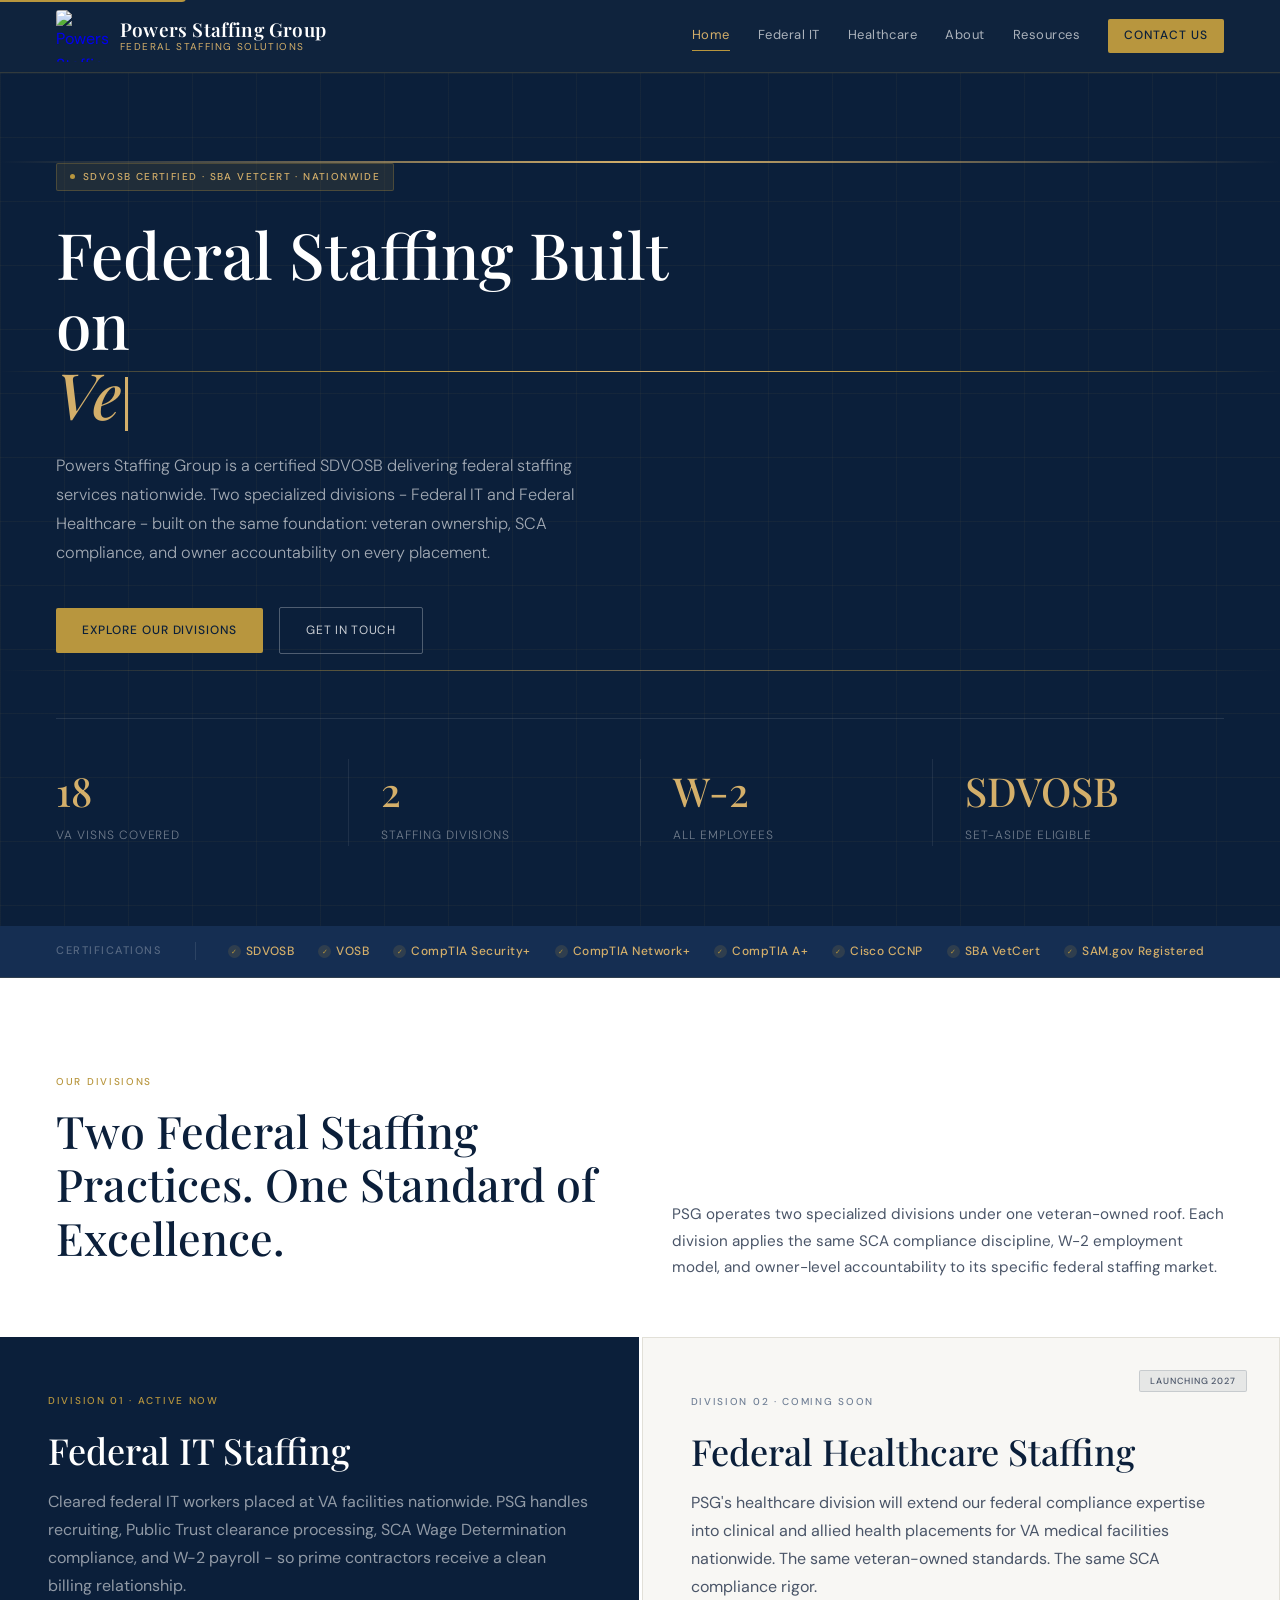
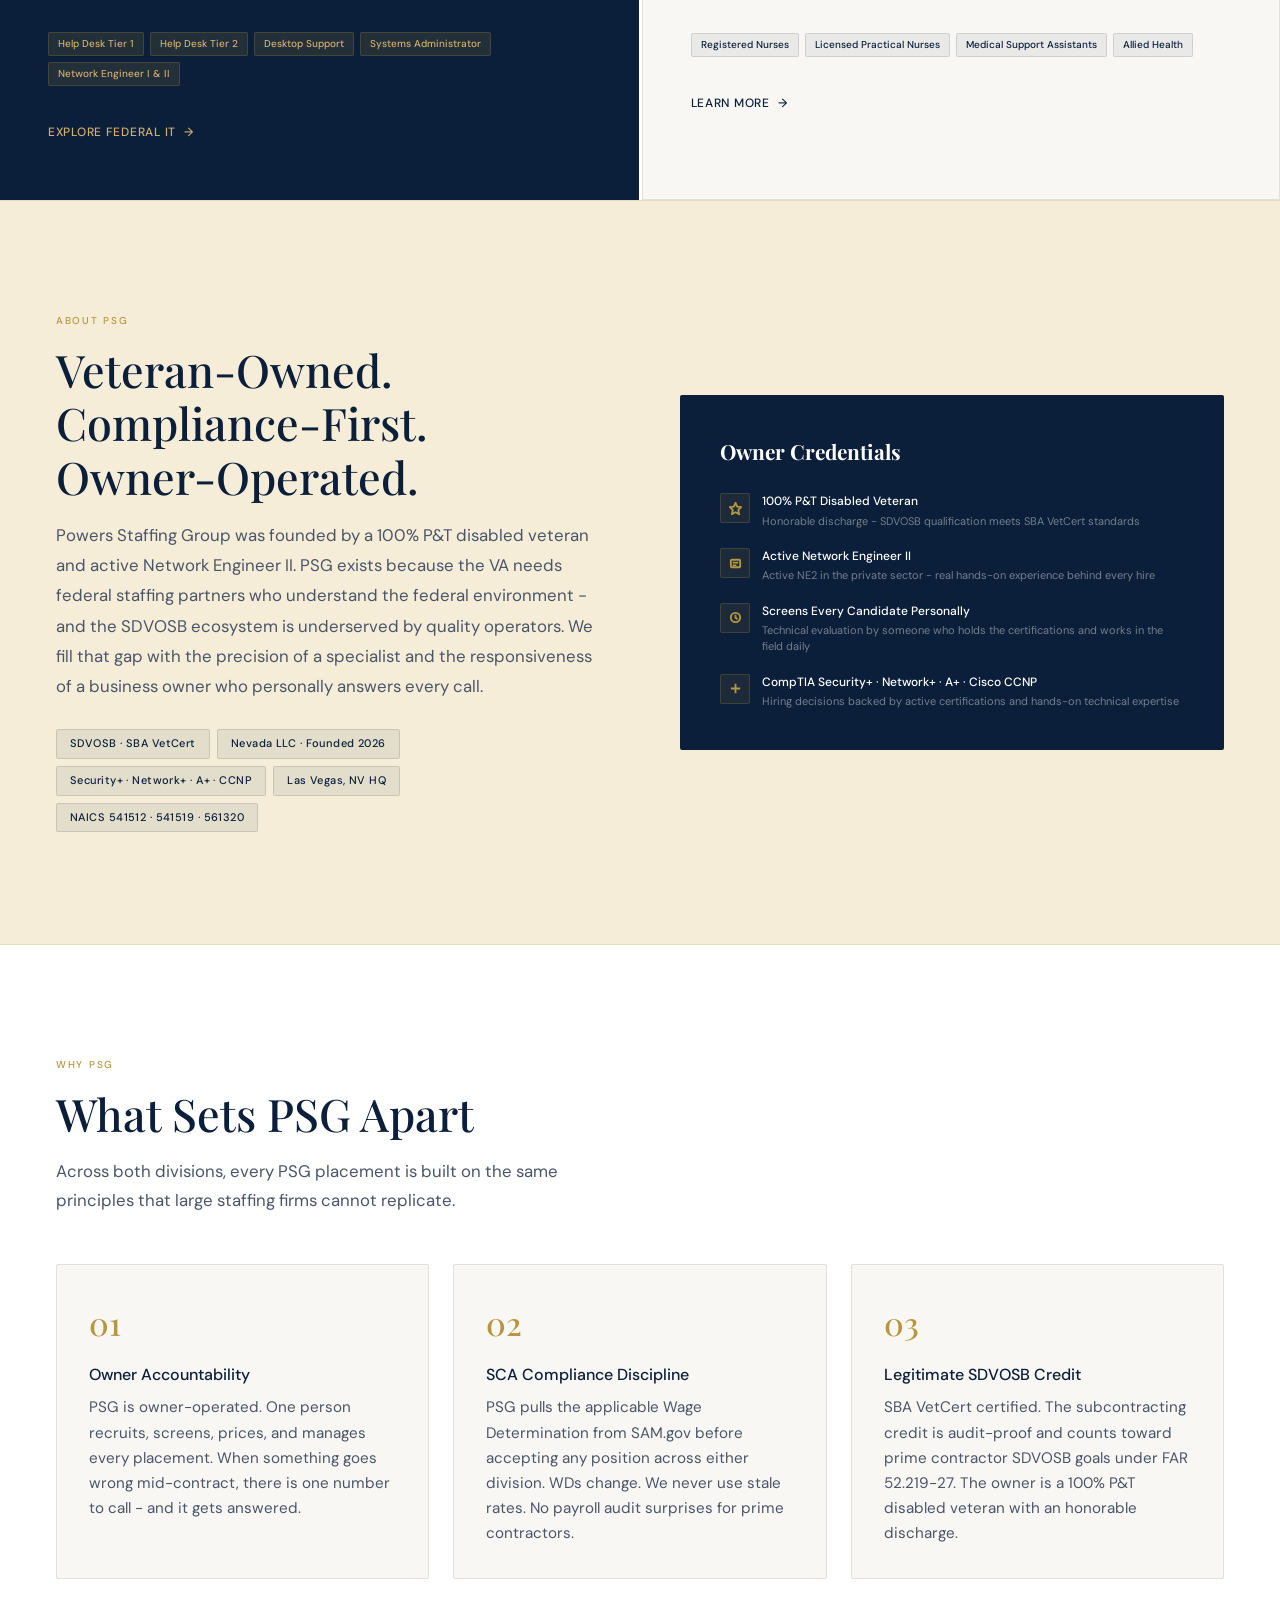
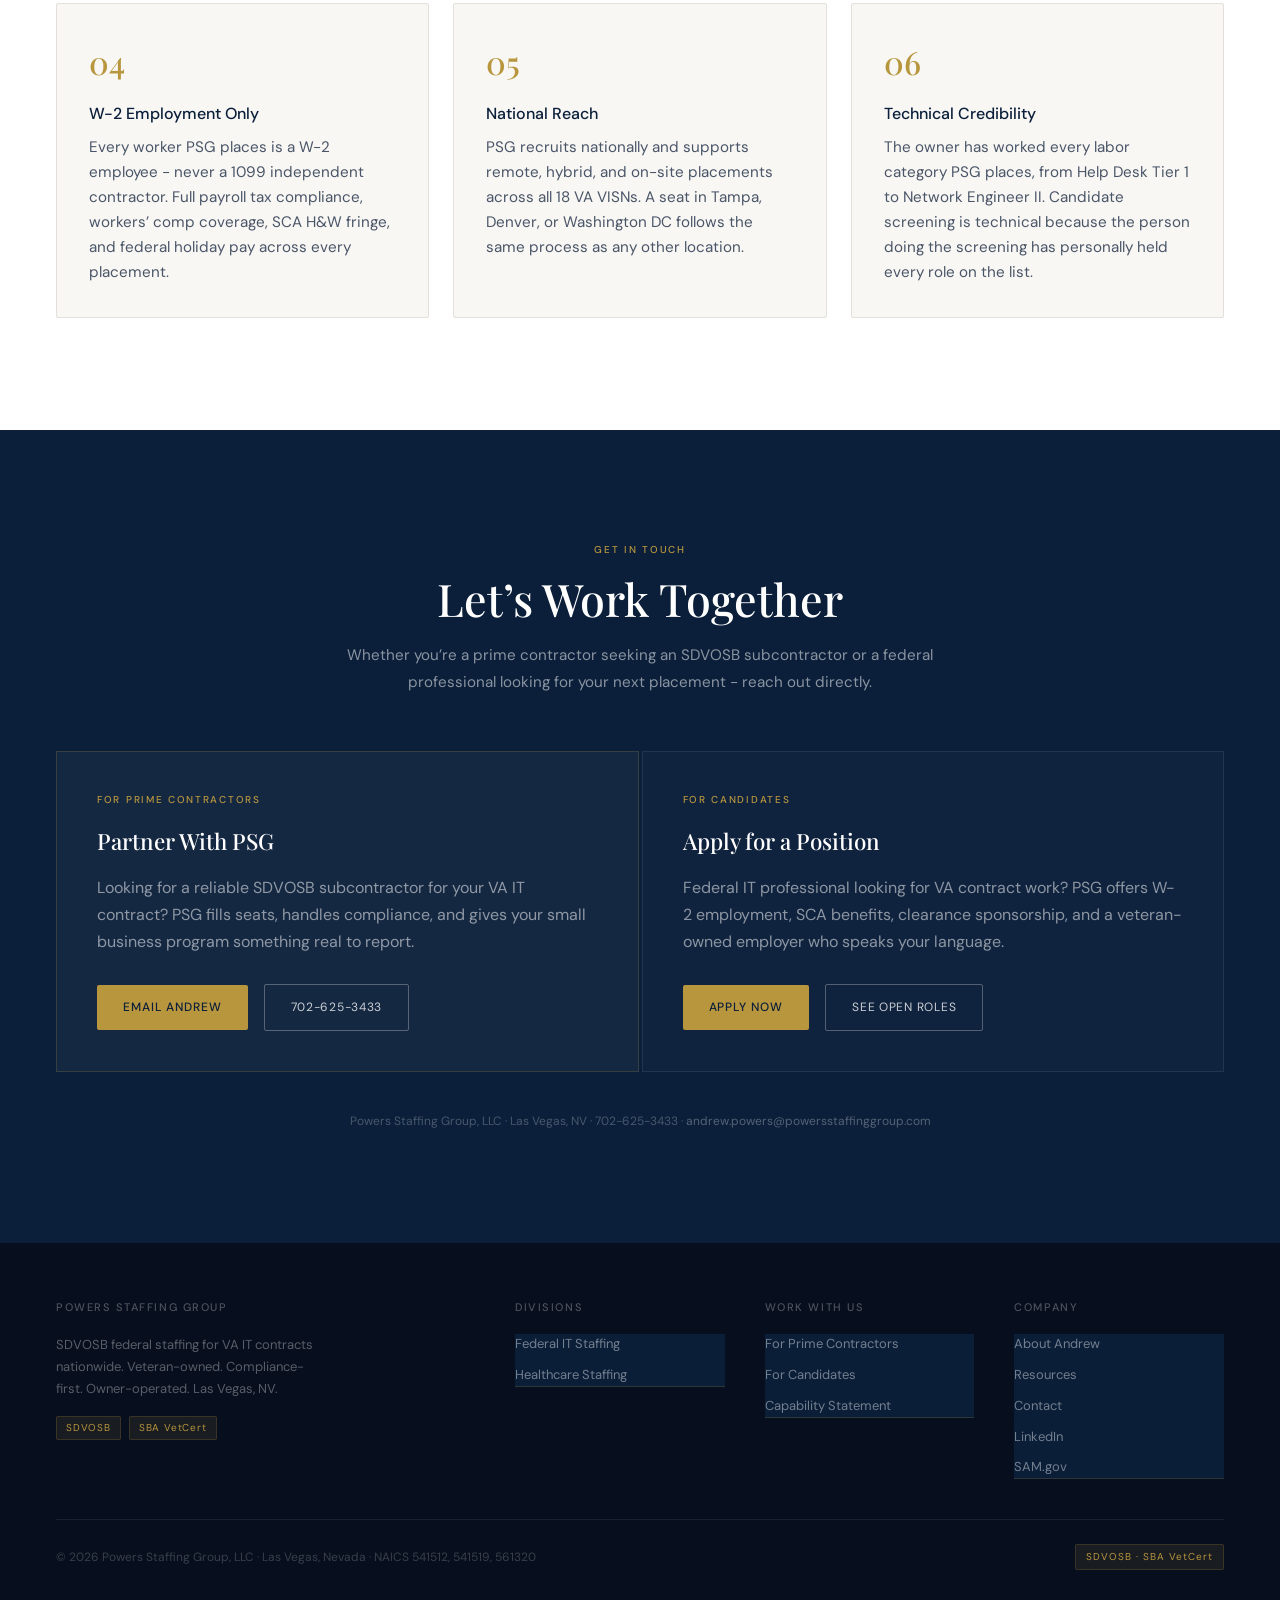
==== commit 8689797c: "Google Analytics" ====
--- a/index.html
+++ b/index.html
@@ -153,6 +153,14 @@
   .why-grid-3 { grid-template-columns: 1fr; }
 }
 </style>
+<!-- Google tag (gtag.js) -->
+<script async src="https://www.googletagmanager.com/gtag/js?id=G-26E378P1G2"></script>
+<script>
+  window.dataLayer = window.dataLayer || [];
+  function gtag(){dataLayer.push(arguments);}
+  gtag('js', new Date());
+  gtag('config', 'G-26E378P1G2');
+</script>
 </head>
 
 <body>
